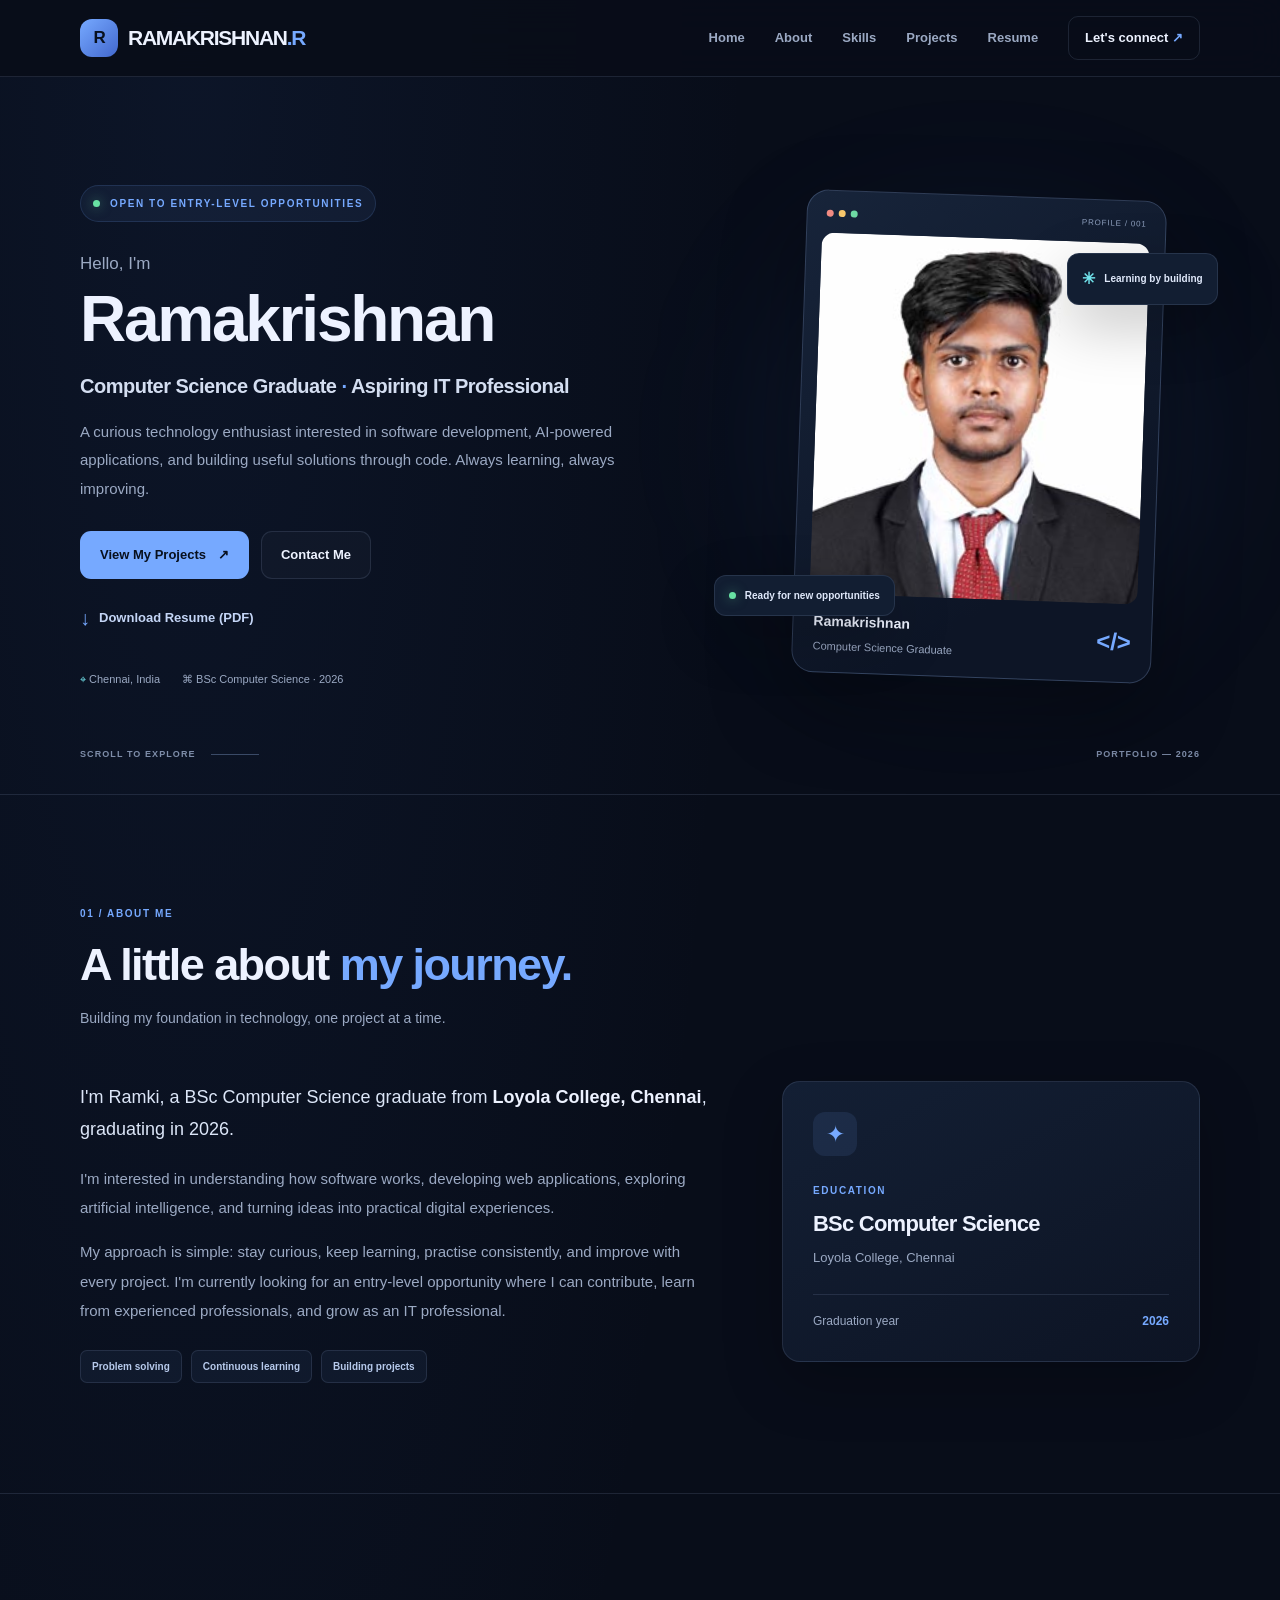
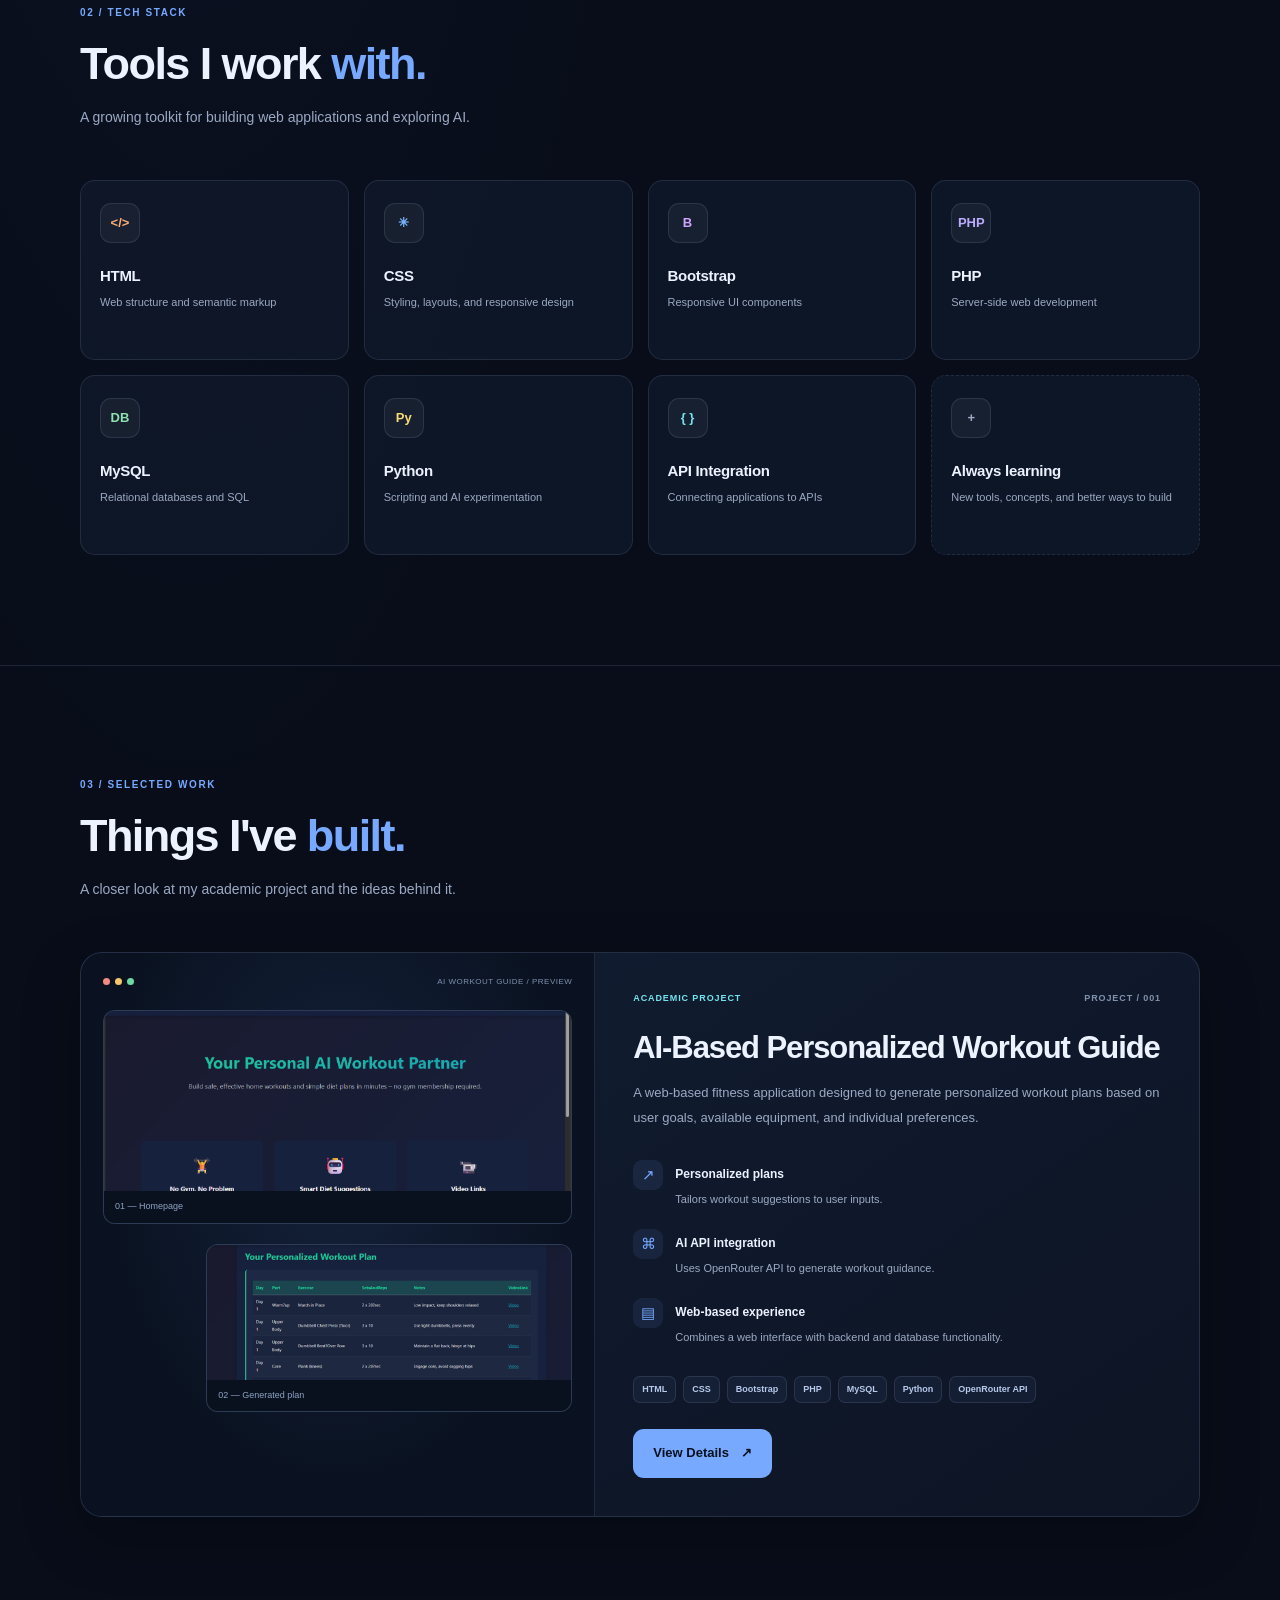
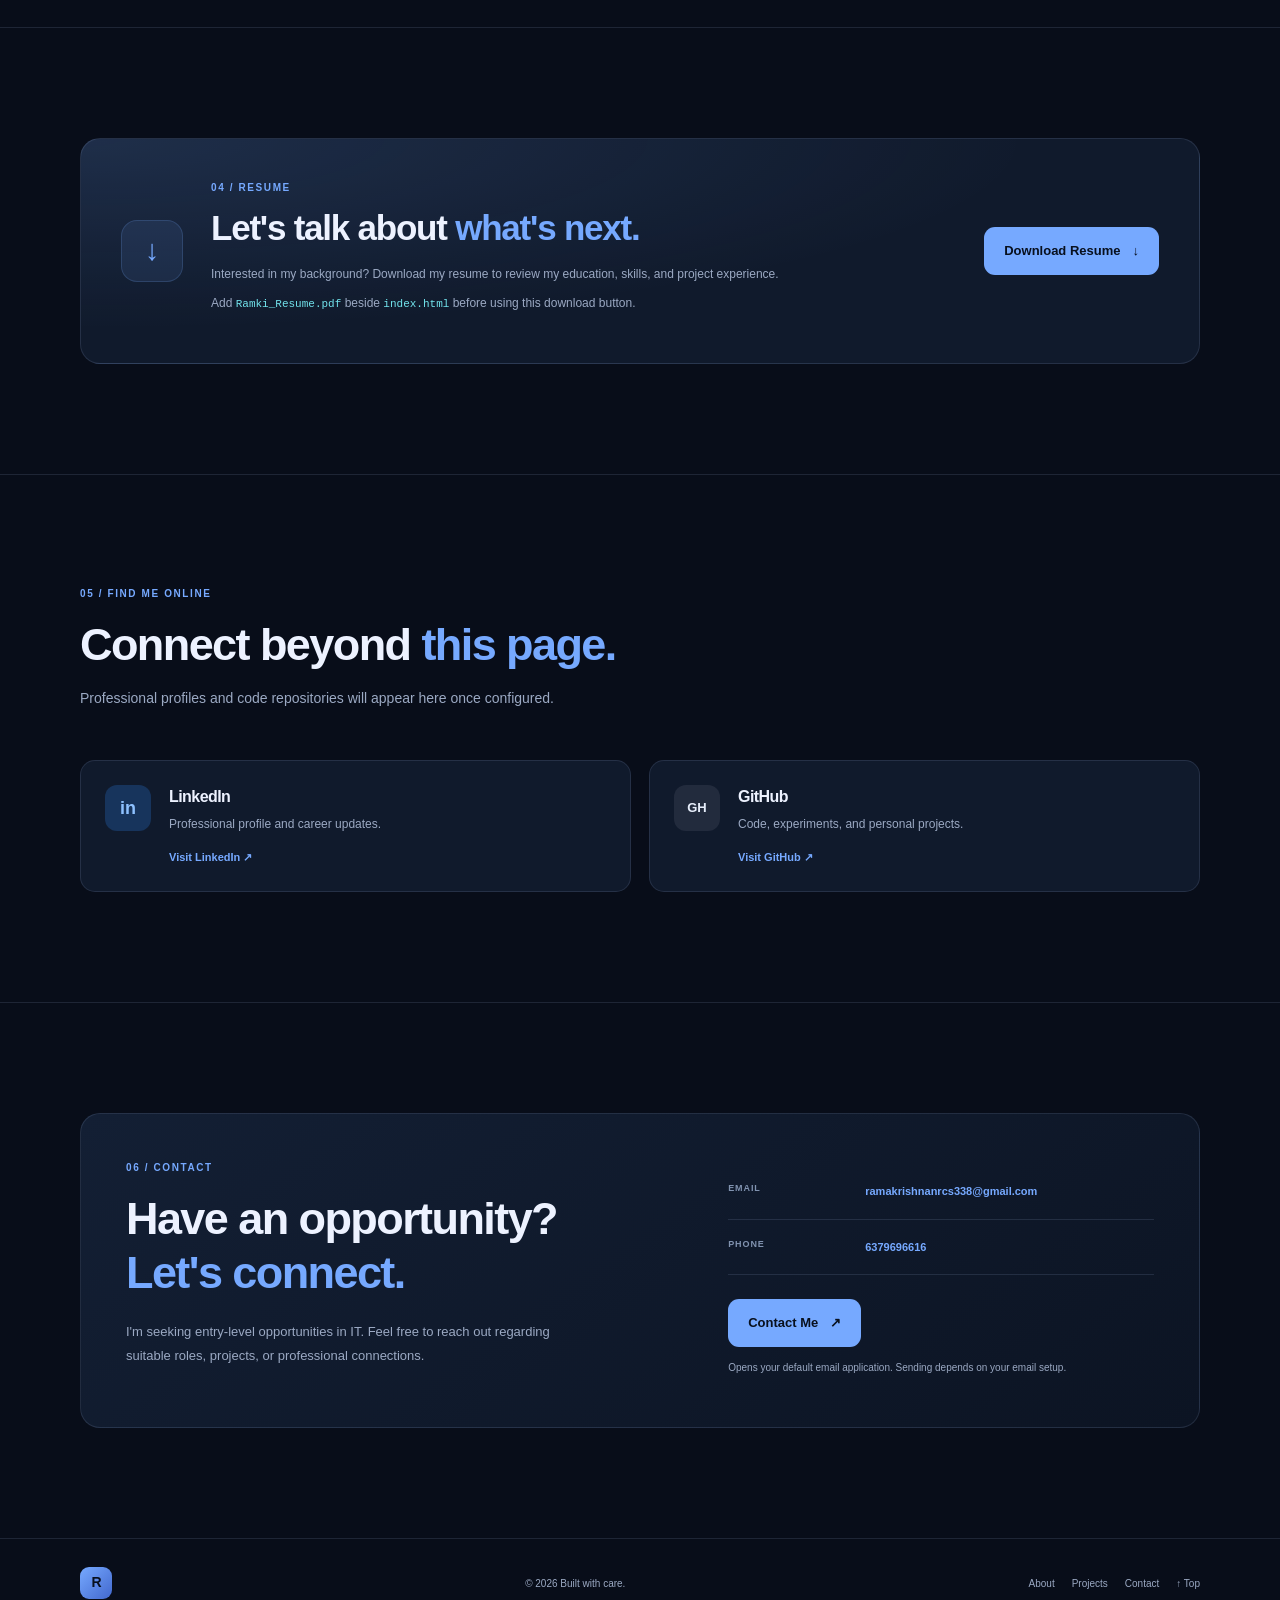
==== index.html @ a1e3789e "Add files via upload" ====
<!DOCTYPE html>
<html lang="en">
<head>
  <meta charset="UTF-8">
  <meta name="viewport" content="width=device-width, initial-scale=1.0">
  <meta name="theme-color" content="#080d19">
  <meta name="description" content="Ramakrishnan — BSc Computer Science graduate from Loyola College, Chennai. Explore my technical skills and projects.">
  <title>Ramki | Computer Science Graduate</title>

  <link rel="stylesheet" href="style.css">
  <script src="script.js" defer></script>
</head>
<body>
  <a class="skip-link" href="#main">Skip to content</a>

  <header class="site-header" id="top">
    <nav class="nav container" aria-label="Main navigation">
      <a class="brand" href="#home" aria-label="Ramki home">
        <span class="brand-mark">R</span>
        <span>RAMAKRISHNAN<span class="accent">.R</span></span>
      </a>

      <button class="menu-toggle" id="menuToggle"
        type="button" aria-label="Open navigation menu"
        aria-controls="navLinks" aria-expanded="false">
        <span></span><span></span><span></span>
      </button>

      <div class="nav-links" id="navLinks">
        <a href="#home">Home</a>
        <a href="#about">About</a>
        <a href="#skills">Skills</a>
        <a href="#projects">Projects</a>
        <a href="#resume">Resume</a>
        <a href="#contact" class="nav-cta">Let's connect <span aria-hidden="true">↗</span></a>
      </div>
    </nav>
  </header>

  <main id="main">
    <!-- HERO -->
    <section class="hero section" id="home">
      <div class="container hero-grid">
        <div class="hero-content reveal">
          <div class="eyebrow">
            <span class="status-dot" aria-hidden="true"></span>
            OPEN TO ENTRY-LEVEL OPPORTUNITIES
          </div>

          <p class="hero-greeting">Hello, I'm</p>
          <h1>Ramakrishnan <span class="accent"></span></h1>

          <h2 class="hero-role">
            Computer Science Graduate
            <span class="role-divider">·</span>
            Aspiring IT Professional
          </h2>

          <p class="hero-description">
            A curious technology enthusiast interested in software development,
            AI-powered applications, and building useful solutions through code.
            Always learning, always improving.
          </p>

          <div class="hero-actions">
            <a class="button button-primary" href="#projects">
              View My Projects <span aria-hidden="true">↗</span>
            </a>
            <a class="button button-secondary" href="#contact">Contact Me</a>
          </div>

          <a class="resume-text-link" href="Ramki_Resume.pdf" download>
            <span aria-hidden="true">↓</span> Download Resume (PDF)
          </a>

          <div class="hero-meta">
            <span><span aria-hidden="true">⌖</span> Chennai, India</span>
            <span><span aria-hidden="true">⌘</span> BSc Computer Science · 2026</span>
          </div>
        </div>

        <div class="hero-visual reveal">
          <div class="visual-glow" aria-hidden="true"></div>
          <div class="profile-card">
            <div class="profile-card-top">
              <span class="window-dot"></span>
              <span class="window-dot"></span>
              <span class="window-dot"></span>
              <span class="profile-label">PROFILE / 001</span>
            </div>

            <!-- Replace this placeholder with assets/profile.jpg -->
            <div class="profile-image-wrap">
              <img
                src="assets/profile.jpg"
                alt="Ramki's profile photo"
                class="profile-image"
                data-optional-image
                hidden
              >
              <div class="profile-placeholder" data-image-placeholder>
                <span class="avatar-initials">RK</span>
                <span>Add your photo</span>
                <small>assets/profile.jpg</small>
              </div>
            </div>

            <div class="profile-card-bottom">
              <div>
                <p class="profile-name">Ramakrishnan</p>
                <p class="muted">Computer Science Graduate</p>
              </div>
              <span class="profile-symbol" aria-hidden="true">&lt;/&gt;</span>
            </div>
          </div>

          <div class="floating-chip chip-top">
            <span class="chip-icon">✳</span> Learning by building
          </div>
          <div class="floating-chip chip-bottom">
            <span class="status-dot"></span> Ready for new opportunities
          </div>
        </div>
      </div>

      <div class="container hero-bottom">
        <span>SCROLL TO EXPLORE</span>
        <span class="scroll-line" aria-hidden="true"></span>
        <span class="hero-bottom-right">PORTFOLIO — 2026</span>
      </div>
    </section>

    <!-- ABOUT -->
    <section class="section section-border" id="about">
      <div class="container">
        <div class="section-heading reveal">
          <p class="section-kicker">01 / ABOUT ME</p>
          <h2>A little about <span class="accent">my journey.</span></h2>
          <p class="section-intro">
            Building my foundation in technology, one project at a time.
          </p>
        </div>

        <div class="about-grid">
          <div class="about-copy reveal">
            <p class="lead">
              I'm Ramki, a BSc Computer Science graduate from
              <strong>Loyola College, Chennai</strong>, graduating in 2026.
            </p>
            <p>
              I'm interested in understanding how software works, developing
              web applications, exploring artificial intelligence, and turning
              ideas into practical digital experiences.
            </p>
            <p>
              My approach is simple: stay curious, keep learning, practise
              consistently, and improve with every project. I'm currently
              looking for an entry-level opportunity where I can contribute,
              learn from experienced professionals, and grow as an IT professional.
            </p>

            <div class="about-tags">
              <span>Problem solving</span>
              <span>Continuous learning</span>
              <span>Building projects</span>
            </div>
          </div>

          <div class="education-card reveal">
            <div class="education-icon" aria-hidden="true">✦</div>
            <p class="section-kicker">EDUCATION</p>
            <h3>BSc Computer Science</h3>
            <p class="education-college">Loyola College, Chennai</p>
            <div class="education-divider"></div>
            <div class="education-footer">
              <span>Graduation year</span>
              <strong>2026</strong>
            </div>
          </div>
        </div>
      </div>
    </section>

    <!-- SKILLS -->
    <section class="section section-border" id="skills">
      <div class="container">
        <div class="section-heading reveal">
          <p class="section-kicker">02 / TECH STACK</p>
          <h2>Tools I work <span class="accent">with.</span></h2>
          <p class="section-intro">
            A growing toolkit for building web applications and exploring AI.
          </p>
        </div>

        <div class="skills-grid">
          <!-- Edit these entries to reflect your current skills. -->
          <article class="skill-card reveal">
            <span class="skill-symbol orange">&lt;/&gt;</span>
            <h3>HTML</h3>
            <p>Web structure and semantic markup</p>
          </article>
          <article class="skill-card reveal">
            <span class="skill-symbol blue">✳</span>
            <h3>CSS</h3>
            <p>Styling, layouts, and responsive design</p>
          </article>
          <article class="skill-card reveal">
            <span class="skill-symbol purple">B</span>
            <h3>Bootstrap</h3>
            <p>Responsive UI components</p>
          </article>
          <article class="skill-card reveal">
            <span class="skill-symbol violet">PHP</span>
            <h3>PHP</h3>
            <p>Server-side web development</p>
          </article>
          <article class="skill-card reveal">
            <span class="skill-symbol green">DB</span>
            <h3>MySQL</h3>
            <p>Relational databases and SQL</p>
          </article>
          <article class="skill-card reveal">
            <span class="skill-symbol yellow">Py</span>
            <h3>Python</h3>
            <p>Scripting and AI experimentation</p>
          </article>
          <article class="skill-card reveal">
            <span class="skill-symbol cyan">{ }</span>
            <h3>API Integration</h3>
            <p>Connecting applications to APIs</p>
          </article>
          <article class="skill-card skill-note reveal">
            <span class="skill-symbol muted-symbol">+</span>
            <h3>Always learning</h3>
            <p>New tools, concepts, and better ways to build</p>
          </article>
        </div>
      </div>
    </section>

    <!-- PROJECTS -->
    <section class="section section-border" id="projects">
      <div class="container">
        <div class="section-heading reveal">
          <p class="section-kicker">03 / SELECTED WORK</p>
          <h2>Things I've <span class="accent">built.</span></h2>
          <p class="section-intro">
            A closer look at my academic project and the ideas behind it.
          </p>
        </div>

        <article class="project-card reveal">
          <div class="project-preview">
            <div class="preview-toolbar">
              <span class="window-dot"></span>
              <span class="window-dot"></span>
              <span class="window-dot"></span>
              <span class="preview-title">AI WORKOUT GUIDE / PREVIEW</span>
            </div>

            <div class="project-screenshots">
              <!-- Add real screenshots using these exact filenames. -->
              <figure class="screenshot screenshot-main">
                <img
                  src="assets/workout-guide-home.png"
                  alt="Workout Guide homepage screenshot"
                  data-optional-image
                  hidden
                >
                <div class="screenshot-placeholder" data-image-placeholder>
                  <span aria-hidden="true">▧</span>
                  <strong>Homepage screenshot</strong>
                  <small>assets/workout-guide-home.png</small>
                </div>
                <figcaption>01 — Homepage</figcaption>
              </figure>

              <figure class="screenshot screenshot-side">
                <img
                  src="assets/workout-guide-plan.png"
                  alt="Personalized workout plan screenshot"
                  data-optional-image
                  hidden
                >
                <div class="screenshot-placeholder" data-image-placeholder>
                  <span aria-hidden="true">▤</span>
                  <strong>Workout plan screenshot</strong>
                  <small>assets/workout-guide-plan.png</small>
                </div>
                <figcaption>02 — Generated plan</figcaption>
              </figure>
            </div>
          </div>

          <div class="project-content">
            <div class="project-topline">
              <span class="project-type">ACADEMIC PROJECT</span>
              <span class="project-number">PROJECT / 001</span>
            </div>

            <h3>AI-Based Personalized Workout Guide</h3>
            <p class="project-description">
              A web-based fitness application designed to generate personalized
              workout plans based on user goals, available equipment, and
              individual preferences.
            </p>

            <div class="feature-list">
              <div class="feature-item">
                <span aria-hidden="true">↗</span>
                <div>
                  <strong>Personalized plans</strong>
                  <p>Tailors workout suggestions to user inputs.</p>
                </div>
              </div>
              <div class="feature-item">
                <span aria-hidden="true">⌘</span>
                <div>
                  <strong>AI API integration</strong>
                  <p>Uses OpenRouter API to generate workout guidance.</p>
                </div>
              </div>
              <div class="feature-item">
                <span aria-hidden="true">▤</span>
                <div>
                  <strong>Web-based experience</strong>
                  <p>Combines a web interface with backend and database functionality.</p>
                </div>
              </div>
            </div>

            <div class="tech-list" aria-label="Technologies used">
              <span>HTML</span><span>CSS</span><span>Bootstrap</span>
              <span>PHP</span><span>MySQL</span><span>Python</span>
              <span>OpenRouter API</span>
            </div>

            <div class="project-actions">
              <button class="button button-primary" id="viewDetails"
                type="button" aria-expanded="false" aria-controls="projectDetails">
                View Details <span aria-hidden="true">↗</span>
              </button>

              <!-- These links are hidden until you supply real URLs. -->
              <a class="button button-secondary optional-link"
                data-project-link="demo" href="#" hidden>
                Live Demo ↗
              </a>
              <a class="button button-secondary optional-link"
                data-project-link="source" href="#" hidden>
                Source Code ↗
              </a>
            </div>

            <div class="project-details" id="projectDetails" hidden>
              <h4>Project overview</h4>
              <p>
                The application collects information such as fitness goals,
                available equipment, and available time, then requests a
                personalized plan through an AI API. PHP handles the web
                application logic, while MySQL stores relevant user and plan
                information.
              </p>
              <h4>Key features</h4>
              <ul>
                <li>User inputs for fitness goals, time, equipment, and preferences.</li>
                <li>AI-generated workout recommendations and guidance.</li>
                <li>Workout video/search references where available.</li>
                <li>Database-backed storage for users and generated plans.</li>
                <li>Responsive web interface.</li>
              </ul>
              <p class="details-note">
                This is a project description, not a claim of independently
                verified production performance. Add real screenshots and
                repository links when available.
              </p>
            </div>
          </div>
        </article>
      </div>
    </section>

    <!-- RESUME -->
    <section class="section section-border" id="resume">
      <div class="container">
        <div class="resume-card reveal">
          <div class="resume-icon" aria-hidden="true">↓</div>
          <div class="resume-copy">
            <p class="section-kicker">04 / RESUME</p>
            <h2>Let's talk about <span class="accent">what's next.</span></h2>
            <p>
              Interested in my background? Download my resume to review my
              education, skills, and project experience.
            </p>
            <p class="resume-hint">
              Add <code>Ramki_Resume.pdf</code> beside <code>index.html</code>
              before using this download button.
            </p>
          </div>
          <a class="button button-primary" href="Ramki_Resume.pdf" download>
            Download Resume <span aria-hidden="true">↓</span>
          </a>
        </div>
      </div>
    </section>

    <!-- PROFILES -->
    <section class="section section-border" id="profiles">
      <div class="container">
        <div class="section-heading reveal">
          <p class="section-kicker">05 / FIND ME ONLINE</p>
          <h2>Connect beyond <span class="accent">this page.</span></h2>
          <p class="section-intro">
            Professional profiles and code repositories will appear here once configured.
          </p>
        </div>

        <div class="profiles-grid">
          <article class="profile-link-card reveal">
            <div class="profile-link-icon" aria-hidden="true">in</div>
            <div>
              <h3>LinkedIn</h3>
              <p>Professional profile and career updates.</p>
            </div>
            <a class="text-link placeholder-profile-link"
              data-profile="linkedin" href="#" hidden
              target="_blank" rel="noopener noreferrer">
              Visit LinkedIn ↗
            </a>
            <span class="profile-pending" data-profile-pending="linkedin">
              Profile link not added yet
            </span>
          </article>

          <article class="profile-link-card reveal">
            <div class="profile-link-icon github-icon" aria-hidden="true">GH</div>
            <div>
              <h3>GitHub</h3>
              <p>Code, experiments, and personal projects.</p>
            </div>
            <a class="text-link placeholder-profile-link"
              data-profile="github" href="#" hidden
              target="_blank" rel="noopener noreferrer">
              Visit GitHub ↗
            </a>
            <span class="profile-pending" data-profile-pending="github">
              Profile link not added yet
            </span>
          </article>
        </div>
      </div>
    </section>

    <!-- CONTACT -->
    <section class="section section-border" id="contact">
      <div class="container">
        <div class="contact-panel reveal">
          <div class="contact-copy">
            <p class="section-kicker">06 / CONTACT</p>
            <h2>Have an opportunity?<br><span class="accent">Let's connect.</span></h2>
            <p>
              I'm seeking entry-level opportunities in IT. Feel free to reach
              out regarding suitable roles, projects, or professional connections.
            </p>
          </div>

          <div class="contact-details">
            <!-- Replace the placeholders below with real contact details. -->
            <div class="contact-row">
              <span class="contact-label">EMAIL</span>
              <span class="contact-value" data-contact-email>
                ramakrishnanrcs338@gmail.com
              </span>
            </div>
            <div class="contact-row">
              <span class="contact-label">PHONE </span>
              <span class="contact-value" data-contact-phone>
                6381970597
              </span>
            </div>

            <a class="button button-primary contact-button"
              data-contact-button href="#"
              aria-disabled="true">
              Contact Me <span aria-hidden="true">↗</span>
            </a>
            <p class="contact-note" id="contactNote">
           
            </p>
          </div>
        </div>
      </div>
    </section>
  </main>

  <footer class="site-footer">
    <div class="container footer-inner">
      <a class="brand footer-brand" href="#home">
        <span class="brand-mark">R</span>
        <span><span class="accent"></span></span>
      </a>

      <p>© <span id="copyrightYear">2026</span> Built with care.</p>

      <nav class="footer-links" aria-label="Footer navigation">
        <a href="#about">About</a>
        <a href="#projects">Projects</a>
        <a href="#contact">Contact</a>
        <a href="#top" aria-label="Back to top">↑ Top</a>
      </nav>
    </div>
  </footer>
</body>
</html>
---- style.css ----
/* =========================================================
   RAMKI PORTFOLIO — DESIGN SYSTEM
   Edit the variables below to customize the appearance.
   ========================================================= */

:root {
  color-scheme: dark;
  --bg: #080d19;
  --bg-soft: #0d1424;
  --surface: #101a2c;
  --surface-hover: #142139;
  --border: rgba(160, 184, 224, 0.14);
  --text: #edf2ff;
  --muted: #9ba9c3;
  --accent: #76a9ff;
  --accent-strong: #4e8dff;
  --cyan: #72e4ed;
  --radius: 18px;
  --container: 1120px;
  --shadow: 0 20px 60px rgba(0, 0, 0, 0.23);
}

* {
  box-sizing: border-box;
}

html {
  scroll-behavior: smooth;
  scroll-padding-top: 95px;
}

body {
  margin: 0;
  background:
    radial-gradient(ellipse at 15% 0%, rgba(41, 76, 142, 0.13), transparent 36%),
    var(--bg);
  color: var(--text);
  font-family: Inter, "Segoe UI", Arial, sans-serif;
  font-size: 15px;
  line-height: 1.7;
  -webkit-font-smoothing: antialiased;
}

body.menu-open {
  overflow: hidden;
}

a {
  color: inherit;
  text-decoration: none;
}

button,
a {
  -webkit-tap-highlight-color: transparent;
}

button {
  font: inherit;
}

button:focus-visible,
a:focus-visible {
  outline: 3px solid var(--cyan);
  outline-offset: 5px;
}

img {
  display: block;
  max-width: 100%;
}

p,
h1,
h2,
h3,
h4,
figure {
  margin-top: 0;
}

h1,
h2,
h3,
h4 {
  line-height: 1.2;
  letter-spacing: -0.035em;
}

p {
  color: var(--muted);
}

.accent {
  color: var(--accent);
}

.muted {
  color: var(--muted);
}

.container {
  width: min(var(--container), calc(100% - 48px));
  margin-inline: auto;
}

.section {
  padding: 110px 0;
}

.section-border {
  border-top: 1px solid var(--border);
}

.skip-link {
  position: fixed;
  top: 12px;
  left: 12px;
  z-index: 2000;
  padding: 12px 18px;
  background: var(--accent-strong);
  border-radius: 8px;
  transform: translateY(-160%);
}

.skip-link:focus {
  transform: translateY(0);
}

/* NAVIGATION */

.site-header {
  position: sticky;
  top: 0;
  z-index: 1000;
  background: rgba(8, 13, 25, 0.88);
  border-bottom: 1px solid var(--border);
  backdrop-filter: blur(18px);
  -webkit-backdrop-filter: blur(18px);
}

.nav {
  min-height: 76px;
  display: flex;
  align-items: center;
  justify-content: space-between;
  gap: 30px;
}

.brand {
  display: inline-flex;
  align-items: center;
  gap: 10px;
  font-size: 21px;
  font-weight: 800;
  letter-spacing: -0.06em;
}

.brand-mark {
  display: grid;
  place-items: center;
  width: 38px;
  height: 38px;
  border-radius: 12px;
  background: linear-gradient(135deg, #76a9ff, #4268ce);
  color: #08101e;
  font-size: 17px;
  font-weight: 900;
}

.nav-links {
  display: flex;
  align-items: center;
  gap: 30px;
}

.nav-links a {
  color: var(--muted);
  font-size: 13px;
  font-weight: 600;
  transition: color 180ms ease;
}

.nav-links a:hover,
.nav-links a[aria-current="location"] {
  color: var(--text);
}

.nav-links .nav-cta {
  padding: 10px 16px;
  color: var(--text);
  border: 1px solid var(--border);
  border-radius: 10px;
}

.nav-cta span {
  color: var(--accent);
}

.menu-toggle {
  display: none;
  width: 44px;
  height: 44px;
  padding: 11px;
  background: var(--surface);
  border: 1px solid var(--border);
  border-radius: 12px;
  cursor: pointer;
}

.menu-toggle span {
  display: block;
  height: 2px;
  margin: 4px 0;
  background: var(--text);
  border-radius: 2px;
}

/* BUTTONS */

.button {
  min-height: 48px;
  display: inline-flex;
  align-items: center;
  justify-content: center;
  gap: 12px;
  padding: 12px 19px;
  border: 1px solid transparent;
  border-radius: 11px;
  font-size: 13px;
  font-weight: 750;
  text-align: center;
  cursor: pointer;
  transition:
    transform 180ms ease,
    background 180ms ease,
    border-color 180ms ease;
}

.button:hover:not([aria-disabled="true"]) {
  transform: translateY(-2px);
}

.button-primary {
  background: var(--accent);
  color: #08101e;
}

.button-primary:hover {
  background: #9bc0ff;
}

.button-secondary {
  color: var(--text);
  background: rgba(255, 255, 255, 0.025);
  border-color: var(--border);
}

.button-secondary:hover {
  background: var(--surface-hover);
  border-color: rgba(118, 169, 255, 0.5);
}

.button[aria-disabled="true"] {
  opacity: 0.5;
  cursor: not-allowed;
  pointer-events: none;
}

/* HERO */

.hero {
  position: relative;
  overflow: hidden;
  padding-top: 105px;
  padding-bottom: 32px;
}

.hero-grid {
  display: grid;
  grid-template-columns: 1.15fr 0.85fr;
  align-items: center;
  gap: 80px;
  min-height: 510px;
}

.eyebrow,
.section-kicker {
  color: var(--accent);
  font-size: 10px;
  font-weight: 800;
  letter-spacing: 0.16em;
}

.eyebrow {
  display: inline-flex;
  align-items: center;
  gap: 10px;
  margin-bottom: 28px;
  padding: 9px 12px;
  background: rgba(118, 169, 255, 0.07);
  border: 1px solid rgba(118, 169, 255, 0.15);
  border-radius: 999px;
}

.status-dot {
  width: 7px;
  height: 7px;
  flex: 0 0 7px;
  display: inline-block;
  background: #68e2a3;
  border-radius: 50%;
  box-shadow: 0 0 12px rgba(104, 226, 163, 0.5);
}

.hero-greeting {
  margin-bottom: 6px;
  color: var(--muted);
  font-size: 17px;
}

.hero h1 {
  max-width: 620px;
  margin-bottom: 20px;
  font-size: clamp(38px, 5vw, 65px);
  line-height: 1.08;
  overflow-wrap: anywhere;
}

.hero-role {
  margin-bottom: 20px;
  color: #d4def1;
  font-size: clamp(16px, 2vw, 20px);
  font-weight: 550;
  letter-spacing: -0.025em;
}

.role-divider {
  color: var(--accent);
}

.hero-description {
  max-width: 550px;
  margin-bottom: 28px;
  font-size: 15px;
  line-height: 1.9;
}

.hero-actions {
  display: flex;
  flex-wrap: wrap;
  gap: 12px;
}

.resume-text-link {
  display: inline-flex;
  align-items: center;
  gap: 9px;
  margin-top: 22px;
  color: #c4d5f6;
  font-size: 13px;
  font-weight: 650;
}

.resume-text-link span {
  color: var(--accent);
  font-size: 20px;
}

.resume-text-link:hover {
  color: var(--accent);
}

.hero-meta {
  display: flex;
  flex-wrap: wrap;
  gap: 10px 22px;
  margin-top: 35px;
  font-size: 11px;
  color: var(--muted);
}

.hero-meta span:first-child span {
  color: var(--cyan);
}

.hero-visual {
  position: relative;
  display: grid;
  place-items: center;
  min-width: 0;
}

.visual-glow {
  position: absolute;
  width: 330px;
  height: 330px;
  background: rgba(63, 115, 225, 0.19);
  filter: blur(90px);
  border-radius: 50%;
}

.profile-card {
  position: relative;
  width: min(100%, 360px);
  padding: 15px;
  background: linear-gradient(145deg, #17243a, #0d1526 75%);
  border: 1px solid rgba(155, 185, 235, 0.23);
  border-radius: 22px;
  box-shadow: 0 30px 80px rgba(0, 0, 0, 0.35);
  transform: rotate(2deg);
}

.profile-card-top {
  display: flex;
  align-items: center;
  gap: 5px;
  height: 27px;
  padding: 0 4px 12px;
}

.window-dot {
  width: 7px;
  height: 7px;
  background: #50617d;
  border-radius: 50%;
}

.window-dot:first-child {
  background: #f28b82;
}

.window-dot:nth-child(2) {
  background: #f6c66b;
}

.window-dot:nth-child(3) {
  background: #6ed9a4;
}

.profile-label {
  margin-left: auto;
  color: #8fa0bf;
  font-size: 8px;
  letter-spacing: 0.1em;
}

.profile-image-wrap {
  overflow: hidden;
  aspect-ratio: 4 / 4.4;
  background:
    radial-gradient(circle at 50% 30%, #2c4775, transparent 55%),
    #111c30;
  border-radius: 13px;
}

.profile-image {
  width: 100%;
  height: 100%;
  object-fit: cover;
}

.profile-placeholder {
  display: flex;
  height: 100%;
  min-height: 280px;
  flex-direction: column;
  align-items: center;
  justify-content: center;
  gap: 8px;
  color: #b9c8e4;
  font-size: 12px;
}

.avatar-initials {
  display: grid;
  place-items: center;
  width: 115px;
  height: 115px;
  margin-bottom: 10px;
  background: linear-gradient(135deg, #83b2ff, #445fa8);
  border: 1px solid rgba(255, 255, 255, 0.22);
  border-radius: 50%;
  color: #091020;
  font-size: 42px;
  font-weight: 900;
  letter-spacing: -0.06em;
}

.profile-placeholder small,
.screenshot-placeholder small {
  color: #7f91af;
  font-size: 10px;
}

.profile-card-bottom {
  display: flex;
  align-items: center;
  justify-content: space-between;
  padding: 16px 5px 2px;
}

.profile-name {
  margin-bottom: 3px;
  color: var(--text);
  font-size: 14px;
  font-weight: 750;
}

.profile-card-bottom .muted {
  margin: 0;
  font-size: 11px;
}

.profile-symbol {
  color: var(--accent);
  font-size: 24px;
  font-weight: 800;
}

.floating-chip {
  position: absolute;
  z-index: 2;
  display: flex;
  align-items: center;
  gap: 9px;
  padding: 11px 14px;
  background: #121e32;
  border: 1px solid var(--border);
  border-radius: 12px;
  box-shadow: var(--shadow);
  color: #dfe8fa;
  font-size: 10px;
  font-weight: 700;
}

.chip-top {
  top: 12%;
  right: -4%;
}

.chip-bottom {
  bottom: 13%;
  left: -10%;
}

.chip-icon {
  color: var(--cyan);
  font-size: 16px;
}

.hero-bottom {
  display: flex;
  align-items: center;
  gap: 15px;
  padding-top: 55px;
  color: #7e8da9;
  font-size: 9px;
  font-weight: 700;
  letter-spacing: 0.12em;
}

.scroll-line {
  width: 48px;
  height: 1px;
  background: #3a4a67;
}

.hero-bottom-right {
  margin-left: auto;
}

/* SECTION HEADINGS */

.section-heading {
  max-width: 720px;
  margin-bottom: 50px;
}

.section-kicker {
  margin-bottom: 16px;
}

.section-heading h2,
.resume-copy h2,
.contact-copy h2 {
  margin-bottom: 15px;
  font-size: clamp(30px, 4vw, 45px);
}

.section-intro {
  margin-bottom: 0;
  font-size: 14px;
}

/* ABOUT */

.about-grid {
  display: grid;
  grid-template-columns: 1.2fr 0.8fr;
  align-items: start;
  gap: 75px;
}

.about-copy p {
  line-height: 1.95;
}

.about-copy .lead {
  color: #dce6f8;
  font-size: 18px;
  line-height: 1.8;
}

.about-copy strong {
  color: var(--text);
}

.about-tags,
.tech-list {
  display: flex;
  flex-wrap: wrap;
  gap: 9px;
  margin-top: 25px;
}

.about-tags span,
.tech-list span {
  padding: 7px 11px;
  color: #b6c9eb;
  background: rgba(118, 169, 255, 0.06);
  border: 1px solid var(--border);
  border-radius: 7px;
  font-size: 10px;
  font-weight: 650;
}

.education-card {
  padding: 30px;
  background: linear-gradient(150deg, #131f34, #0d1424);
  border: 1px solid var(--border);
  border-radius: var(--radius);
  box-shadow: var(--shadow);
}

.education-icon {
  display: grid;
  place-items: center;
  width: 44px;
  height: 44px;
  margin-bottom: 26px;
  background: rgba(118, 169, 255, 0.1);
  border-radius: 12px;
  color: var(--accent);
  font-size: 23px;
}

.education-card .section-kicker {
  margin-bottom: 12px;
}

.education-card h3 {
  margin-bottom: 10px;
  font-size: 22px;
}

.education-college {
  margin-bottom: 24px;
  font-size: 13px;
}

.education-divider {
  height: 1px;
  margin-bottom: 16px;
  background: var(--border);
}

.education-footer {
  display: flex;
  justify-content: space-between;
  color: var(--muted);
  font-size: 12px;
}

.education-footer strong {
  color: var(--accent);
}

/* SKILLS */

.skills-grid {
  display: grid;
  grid-template-columns: repeat(4, minmax(0, 1fr));
  gap: 15px;
}

.skill-card {
  min-width: 0;
  min-height: 180px;
  padding: 22px 19px;
  background: rgba(16, 26, 44, 0.76);
  border: 1px solid var(--border);
  border-radius: 15px;
  transition: transform 180ms ease, border-color 180ms ease,
    background 180ms ease;
}

.skill-card:hover {
  transform: translateY(-4px);
  background: var(--surface-hover);
  border-color: rgba(118, 169, 255, 0.35);
}

.skill-symbol {
  display: grid;
  place-items: center;
  width: 40px;
  height: 40px;
  margin-bottom: 24px;
  background: rgba(255, 255, 255, 0.045);
  border: 1px solid var(--border);
  border-radius: 11px;
  font-size: 13px;
  font-weight: 850;
}

.orange { color: #ffad75; }
.blue { color: #78b5ff; }
.purple { color: #d1a5ff; }
.violet { color: #bdabff; }
.green { color: #8de2b0; }
.yellow { color: #f6d978; }
.cyan { color: var(--cyan); }
.muted-symbol { color: var(--muted); }

.skill-card h3 {
  margin-bottom: 8px;
  font-size: 15px;
  letter-spacing: -0.02em;
}

.skill-card p {
  margin-bottom: 0;
  font-size: 11px;
  line-height: 1.8;
}

.skill-note {
  border-style: dashed;
}

/* PROJECT */

.project-card {
  overflow: hidden;
  display: grid;
  grid-template-columns: 0.92fr 1.08fr;
  background: linear-gradient(145deg, #121e33, #0d1424);
  border: 1px solid var(--border);
  border-radius: 22px;
  box-shadow: var(--shadow);
}

.project-preview {
  min-width: 0;
  padding: 22px;
  background:
    radial-gradient(ellipse at 50% 35%, rgba(66, 105, 175, 0.18), transparent 65%),
    #0a1221;
  border-right: 1px solid var(--border);
}

.preview-toolbar {
  display: flex;
  align-items: center;
  gap: 5px;
  padding-bottom: 22px;
}

.preview-title {
  margin-left: auto;
  color: #7f91af;
  font-size: 8px;
  letter-spacing: 0.06em;
}

.project-screenshots {
  display: flex;
  flex-direction: column;
  gap: 20px;
}

.screenshot {
  overflow: hidden;
  position: relative;
  margin: 0;
  background: #121e32;
  border: 1px solid rgba(150, 178, 226, 0.2);
  border-radius: 12px;
}

.screenshot-main {
  width: 100%;
}

.screenshot-side {
  width: 78%;
  align-self: flex-end;
}

.screenshot img {
  width: 100%;
  height: 180px;
  object-fit: cover;
}

.screenshot-side img {
  height: 135px;
}

.screenshot figcaption {
  padding: 8px 11px;
  color: #8fa3c4;
  background: rgba(5, 10, 20, 0.65);
  font-size: 9px;
}

.screenshot-placeholder {
  display: flex;
  min-height: 180px;
  flex-direction: column;
  align-items: center;
  justify-content: center;
  gap: 9px;
  padding: 16px;
  color: #c3d1e8;
  text-align: center;
}

.screenshot-side .screenshot-placeholder {
  min-height: 135px;
}

.screenshot-placeholder > span {
  color: var(--accent);
  font-size: 28px;
}

.screenshot-placeholder strong {
  font-size: 12px;
}

.screenshot-placeholder small {
  overflow-wrap: anywhere;
}

.project-content {
  min-width: 0;
  padding: 38px;
}

.project-topline {
  display: flex;
  flex-wrap: wrap;
  justify-content: space-between;
  gap: 10px;
  margin-bottom: 23px;
}

.project-type,
.project-number {
  font-size: 9px;
  font-weight: 800;
  letter-spacing: 0.1em;
}

.project-type {
  color: var(--cyan);
}

.project-number {
  color: #8091ad;
}

.project-content h3 {
  margin-bottom: 15px;
  font-size: clamp(23px, 3vw, 31px);
}

.project-description {
  font-size: 13px;
  line-height: 1.9;
}

.feature-list {
  display: grid;
  gap: 20px;
  margin: 29px 0;
}

.feature-item {
  display: grid;
  grid-template-columns: 30px 1fr;
  gap: 12px;
}

.feature-item > span {
  display: grid;
  place-items: center;
  width: 30px;
  height: 30px;
  color: var(--accent);
  background: rgba(118, 169, 255, 0.09);
  border-radius: 9px;
}

.feature-item strong {
  font-size: 12px;
}

.feature-item p {
  margin: 5px 0 0;
  font-size: 11px;
}

.tech-list {
  gap: 7px;
  margin: 0 0 26px;
}

.tech-list span {
  padding: 5px 8px;
  font-size: 9px;
}

.project-actions {
  display: flex;
  flex-wrap: wrap;
  gap: 10px;
}

.project-details {
  margin-top: 28px;
  padding: 22px;
  background: rgba(5, 10, 20, 0.35);
  border: 1px solid var(--border);
  border-radius: 12px;
}

.project-details h4 {
  margin-bottom: 9px;
  font-size: 14px;
}

.project-details p,
.project-details li {
  font-size: 12px;
  line-height: 1.9;
}

.project-details ul {
  padding-left: 20px;
  color: var(--muted);
}

.details-note {
  padding-top: 12px;
  border-top: 1px solid var(--border);
}

/* RESUME */

.resume-card {
  display: flex;
  align-items: center;
  gap: 28px;
  padding: 40px;
  background:
    radial-gradient(ellipse at 0% 0%, rgba(118, 169, 255, 0.14), transparent 60%),
    var(--surface);
  border: 1px solid var(--border);
  border-radius: 20px;
}

.resume-icon {
  display: grid;
  place-items: center;
  width: 62px;
  height: 62px;
  flex: 0 0 62px;
  color: var(--accent);
  background: rgba(118, 169, 255, 0.1);
  border: 1px solid rgba(118, 169, 255, 0.18);
  border-radius: 16px;
  font-size: 29px;
}

.resume-copy {
  flex: 1;
}

.resume-copy .section-kicker {
  margin-bottom: 11px;
}

.resume-copy h2 {
  font-size: clamp(24px, 3vw, 35px);
}

.resume-copy > p:not(.section-kicker) {
  margin-bottom: 9px;
  font-size: 12px;
}

.resume-hint code {
  color: var(--cyan);
  font-size: 11px;
}

/* PROFILES */

.profiles-grid {
  display: grid;
  grid-template-columns: repeat(2, minmax(0, 1fr));
  gap: 18px;
}

.profile-link-card {
  display: grid;
  grid-template-columns: 50px 1fr;
  gap: 14px;
  padding: 24px;
  background: var(--surface);
  border: 1px solid var(--border);
  border-radius: 15px;
}

.profile-link-icon {
  display: grid;
  place-items: center;
  width: 46px;
  height: 46px;
  background: #17345c;
  border-radius: 12px;
  color: #8ec1ff;
  font-size: 18px;
  font-weight: 850;
}

.github-icon {
  background: #222b3d;
  color: #e6edfa;
  font-size: 13px;
}

.profile-link-card h3 {
  margin: 2px 0 7px;
  font-size: 16px;
}

.profile-link-card p {
  margin-bottom: 0;
  font-size: 12px;
}

.text-link,
.profile-pending {
  grid-column: 2;
  font-size: 11px;
  font-weight: 750;
}

.text-link {
  width: fit-content;
  color: var(--accent);
}

.text-link:hover {
  color: var(--cyan);
}

.profile-pending {
  color: #8796af;
}

/* CONTACT */

.contact-panel {
  display: grid;
  grid-template-columns: 1fr 0.8fr;
  gap: 70px;
  padding: 45px;
  background: linear-gradient(145deg, #131f34, #0c1423);
  border: 1px solid var(--border);
  border-radius: 20px;
}

.contact-copy h2 {
  margin-bottom: 20px;
}

.contact-copy > p:last-child {
  max-width: 440px;
  font-size: 13px;
  line-height: 1.9;
}

.contact-details {
  align-self: center;
}

.contact-row {
  display: grid;
  grid-template-columns: 125px 1fr;
  gap: 12px;
  padding: 17px 0;
  border-bottom: 1px solid var(--border);
}

.contact-label {
  color: #8193b0;
  font-size: 9px;
  font-weight: 800;
  letter-spacing: 0.1em;
}

.contact-value {
  min-width: 0;
  overflow-wrap: anywhere;
  color: #dce7fa;
  font-size: 12px;
}

.contact-button {
  margin-top: 24px;
}

.contact-note {
  margin-top: 12px;
  margin-bottom: 0;
  font-size: 10px;
}

/* FOOTER */

.site-footer {
  padding: 28px 0;
  border-top: 1px solid var(--border);
}

.footer-inner {
  display: flex;
  align-items: center;
  justify-content: space-between;
  gap: 22px;
}

.footer-brand {
  font-size: 17px;
}

.footer-brand .brand-mark {
  width: 32px;
  height: 32px;
  border-radius: 9px;
  font-size: 14px;
}

.footer-inner > p {
  margin: 0;
  font-size: 10px;
  text-align: center;
}

.footer-links {
  display: flex;
  flex-wrap: wrap;
  gap: 17px;
}

.footer-links a {
  color: var(--muted);
  font-size: 10px;
}

.footer-links a:hover {
  color: var(--accent);
}

/* ANIMATIONS */

.reveal {
  opacity: 0;
  transform: translateY(18px);
  transition: opacity 650ms ease, transform 650ms ease;
}

.reveal.is-visible {
  opacity: 1;
  transform: translateY(0);
}

/* RESPONSIVE */

@media (max-width: 950px) {
  .nav-links {
    gap: 18px;
  }

  .hero-grid {
    gap: 38px;
  }

  .chip-top {
    right: -1%;
  }

  .chip-bottom {
    left: -2%;
  }

  .about-grid {
    gap: 35px;
  }

  .project-content {
    padding: 28px;
  }

  .resume-card {
    flex-wrap: wrap;
  }

  .resume-copy {
    flex-basis: calc(100% - 95px);
  }

  .resume-card > .button {
    margin-left: 90px;
  }

  .contact-panel {
    gap: 35px;
    padding: 35px;
  }

  .footer-inner {
    flex-wrap: wrap;
  }
}

@media (max-width: 760px) {
  html {
    scroll-padding-top: 78px;
  }

  .container {
    width: min(100% - 34px, var(--container));
  }

  .section {
    padding: 78px 0;
  }

  .nav {
    min-height: 68px;
  }

  .menu-toggle {
    display: block;
    position: relative;
    z-index: 1002;
  }

  .nav-links {
    position: fixed;
    top: 68px;
    right: 0;
    bottom: 0;
    left: 0;
    display: flex;
    align-items: stretch;
    flex-direction: column;
    gap: 0;
    padding: 25px 25px 45px;
    background: rgba(8, 13, 25, 0.98);
    opacity: 0;
    visibility: hidden;
    pointer-events: none;
    transform: translateY(-8px);
    transition: opacity 180ms ease, transform 180ms ease,
      visibility 180ms ease;
  }

  .nav-links.is-open {
    opacity: 1;
    visibility: visible;
    pointer-events: auto;
    transform: translateY(0);
  }

  .nav-links a {
    padding: 17px 5px;
    border-bottom: 1px solid var(--border);
    font-size: 15px;
  }

  .nav-links .nav-cta {
    margin-top: 18px;
    padding: 14px;
    text-align: center;
    border: 1px solid var(--border);
  }

  .hero {
    padding-top: 72px;
  }

  .hero-grid {
    grid-template-columns: 1fr;
    gap: 65px;
  }

  .hero h1 {
    max-width: 600px;
    font-size: clamp(37px, 9vw, 59px);
  }

  .hero-visual {
    width: min(100%, 440px);
    margin-inline: auto;
  }

  .profile-card {
    width: min(100%, 340px);
  }

  .chip-top {
    right: -1%;
  }

  .chip-bottom {
    left: 0;
  }

  .hero-bottom {
    padding-top: 50px;
  }

  .about-grid {
    grid-template-columns: 1fr;
    gap: 30px;
  }

  .skills-grid {
    grid-template-columns: repeat(2, minmax(0, 1fr));
  }

  .project-card {
    grid-template-columns: 1fr;
  }

  .project-preview {
    border-right: 0;
    border-bottom: 1px solid var(--border);
  }

  .project-screenshots {
    flex-direction: row;
    align-items: flex-start;
  }

  .screenshot-main,
  .screenshot-side {
    width: 50%;
    align-self: auto;
  }

  .screenshot img,
  .screenshot-side img {
    height: auto;
    aspect-ratio: 1.2 / 1;
  }

  .screenshot-placeholder,
  .screenshot-side .screenshot-placeholder {
    min-height: 150px;
    padding: 10px;
  }

  .screenshot-placeholder strong {
    overflow-wrap: anywhere;
    font-size: 10px;
  }

  .project-content {
    padding: 27px 23px;
  }

  .resume-card {
    align-items: flex-start;
    gap: 20px;
    padding: 28px 23px;
  }

  .resume-icon {
    width: 48px;
    height: 48px;
    flex-basis: 48px;
    font-size: 24px;
  }

  .resume-copy {
    flex-basis: calc(100% - 68px);
  }

  .resume-card > .button {
    margin-left: 0;
  }

  .profiles-grid {
    grid-template-columns: 1fr;
  }

  .contact-panel {
    grid-template-columns: 1fr;
    gap: 25px;
    padding: 28px 23px;
  }

  .footer-inner {
    flex-direction: column;
    align-items: flex-start;
  }

  .footer-inner > p {
    text-align: left;
  }
}

@media (max-width: 420px) {
  .container {
    width: calc(100% - 28px);
  }

  .hero-actions .button {
    flex: 1 1 100%;
  }

  .hero-meta {
    flex-direction: column;
    gap: 7px;
  }

  .floating-chip {
    max-width: 185px;
    padding: 9px 10px;
    font-size: 9px;
  }

  .skills-grid {
    gap: 10px;
  }

  .skill-card {
    min-height: 165px;
    padding: 17px 13px;
  }

  .project-preview {
    padding: 13px;
  }

  .preview-title {
    font-size: 7px;
  }

  .project-actions .button {
    width: 100%;
  }

  .contact-row {
    grid-template-columns: 1fr;
    gap: 5px;
  }

  .footer-links {
    gap: 14px;
  }
}

/* Respect accessibility settings that reduce motion. */
@media (prefers-reduced-motion: reduce) {
  html {
    scroll-behavior: auto;
  }

  *,
  *::before,
  *::after {
    animation-duration: 0.01ms !important;
    animation-iteration-count: 1 !important;
    transition-duration: 0.01ms !important;
    scroll-behavior: auto !important;
  }

  .reveal {
    opacity: 1;
    transform: none;
  }
}
[hidden] {
  display: none !important;
}

/* FIX: Keep portfolio content visible */
.reveal {
  opacity: 1 !important;
  transform: none !important;
}

[hidden] {
  display: none !important;
}
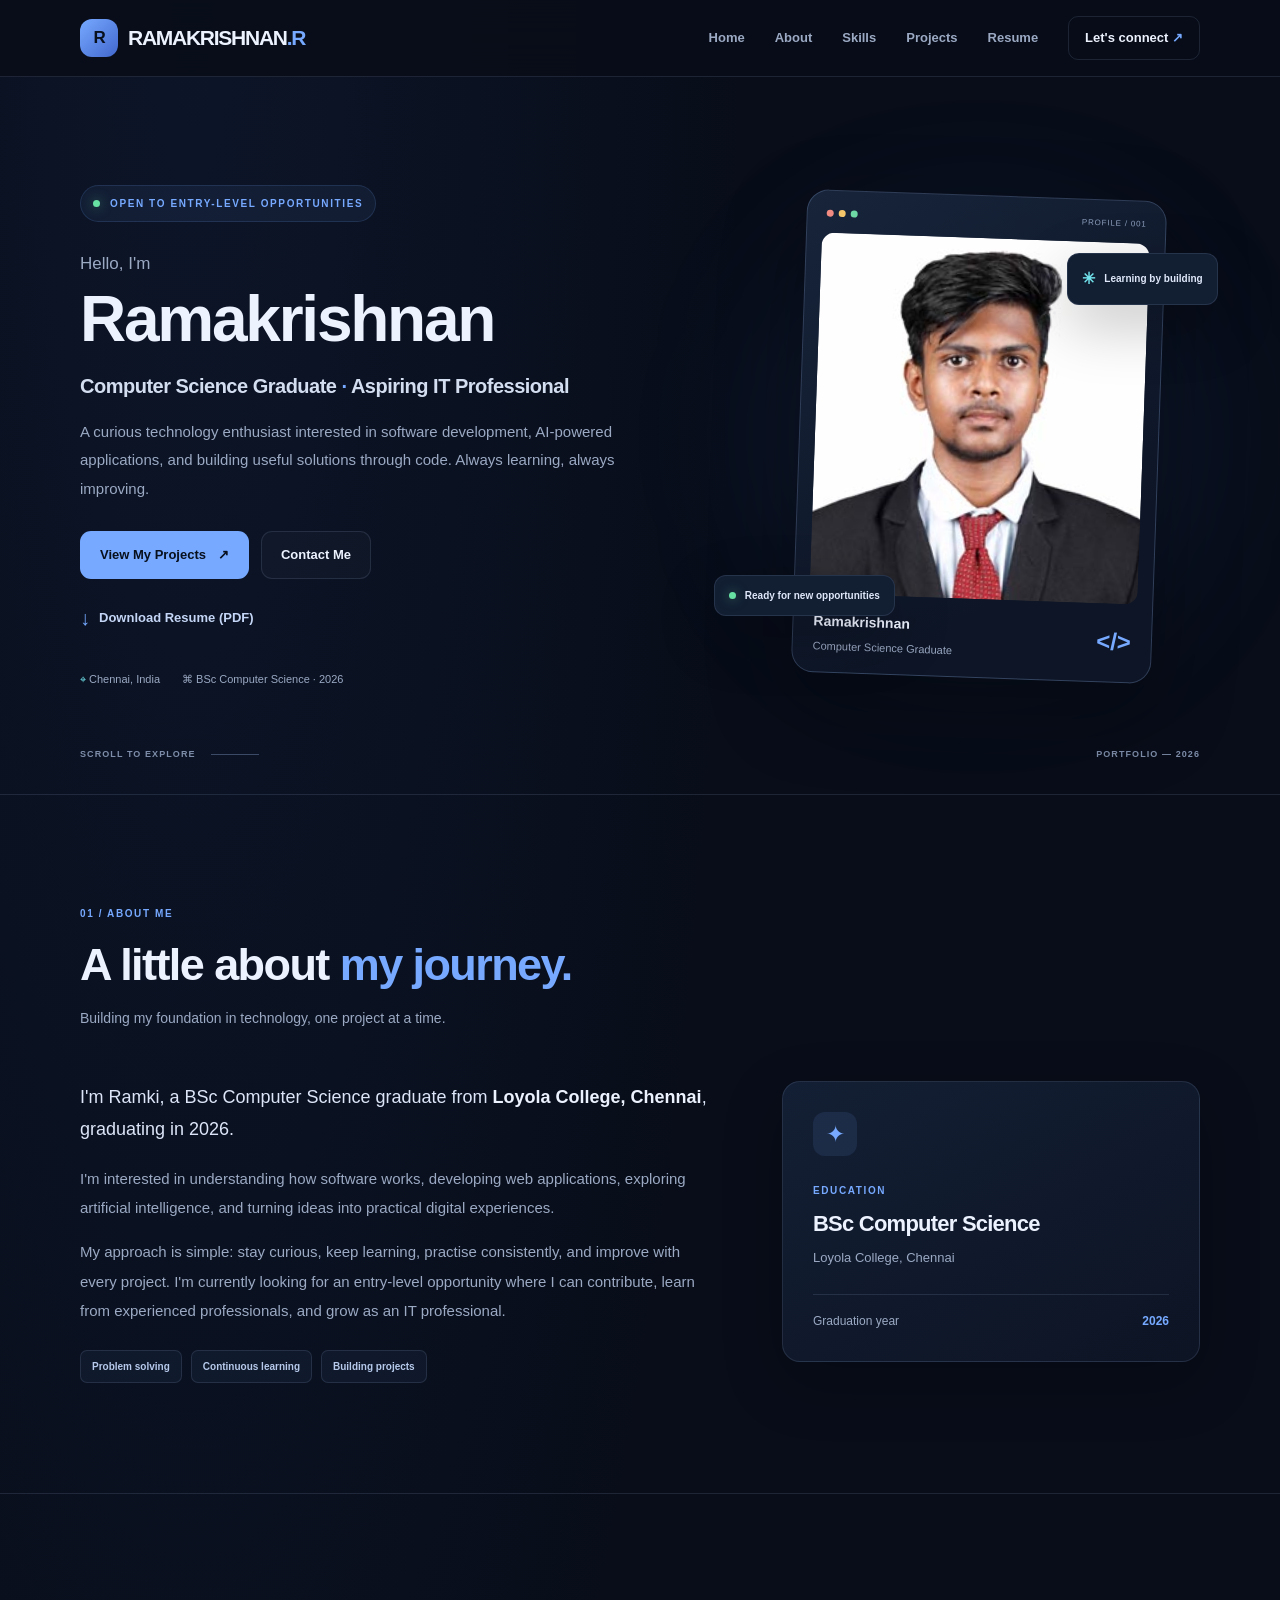
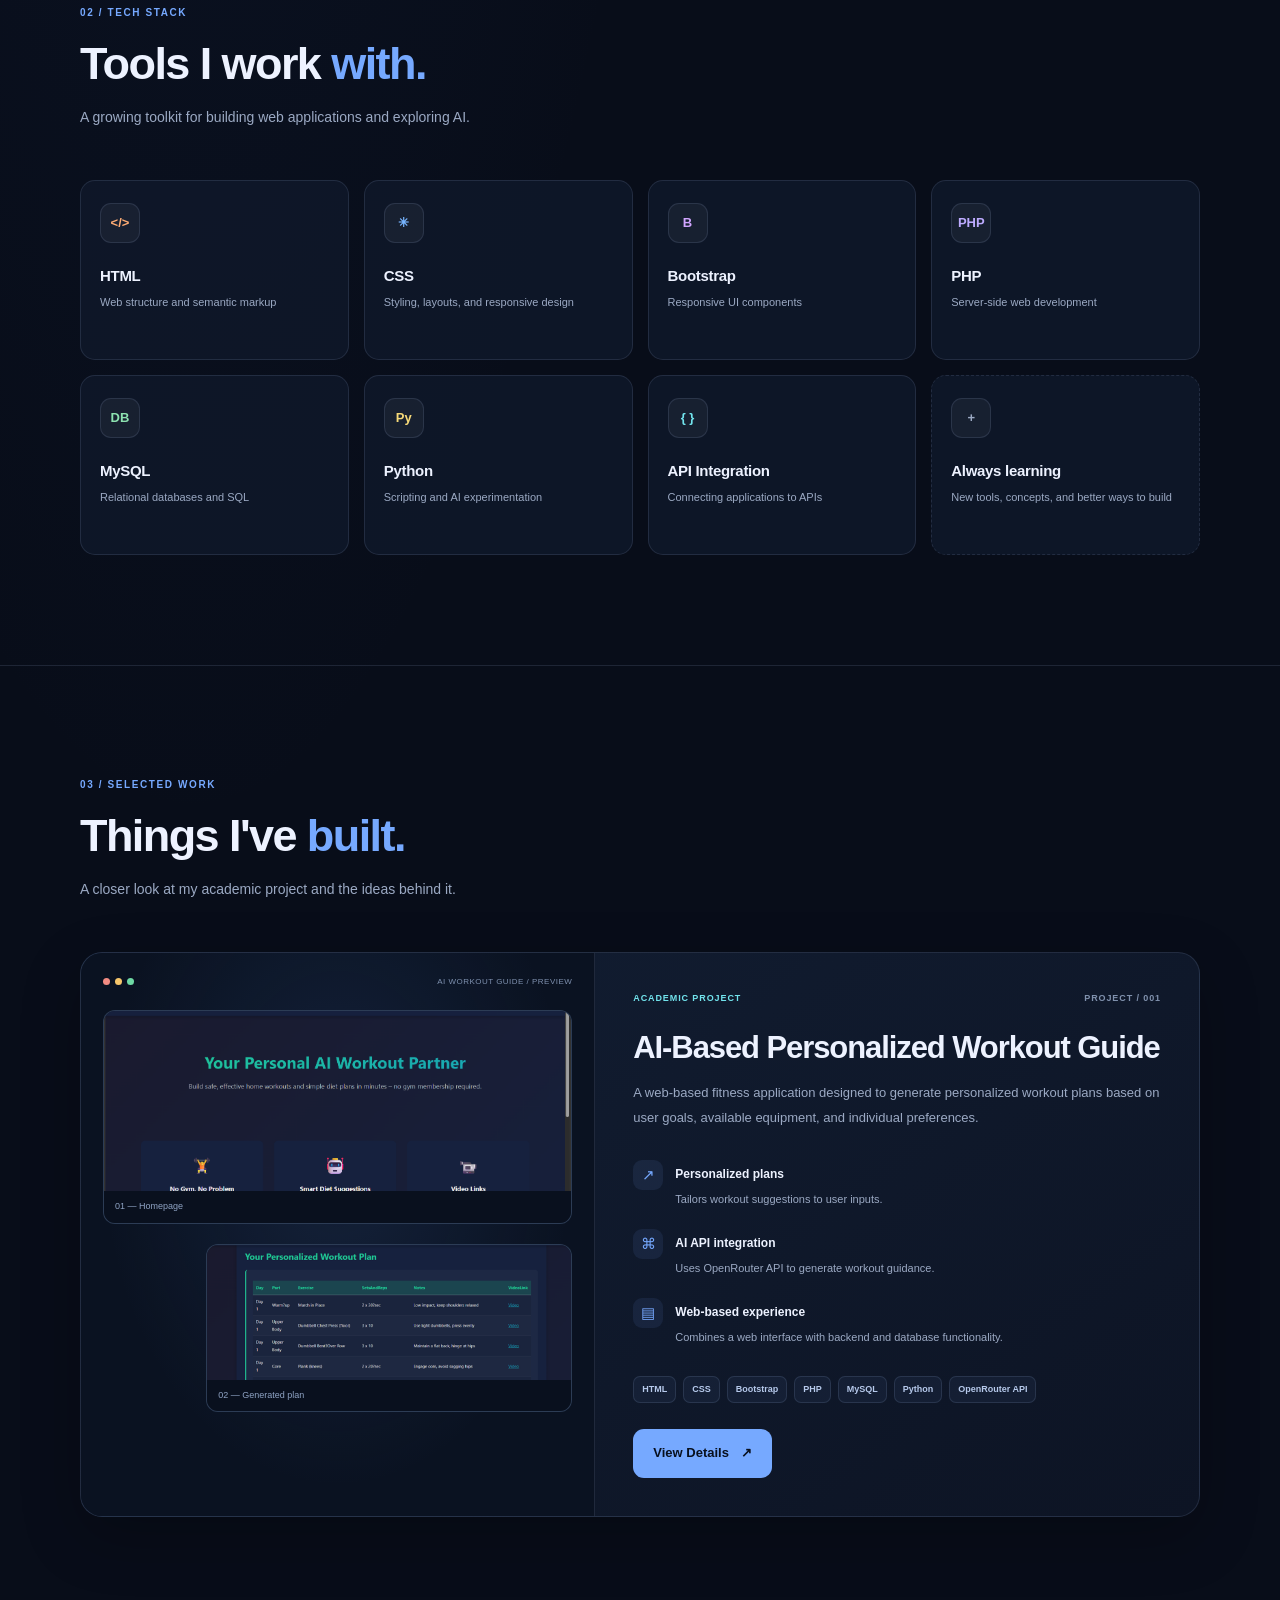
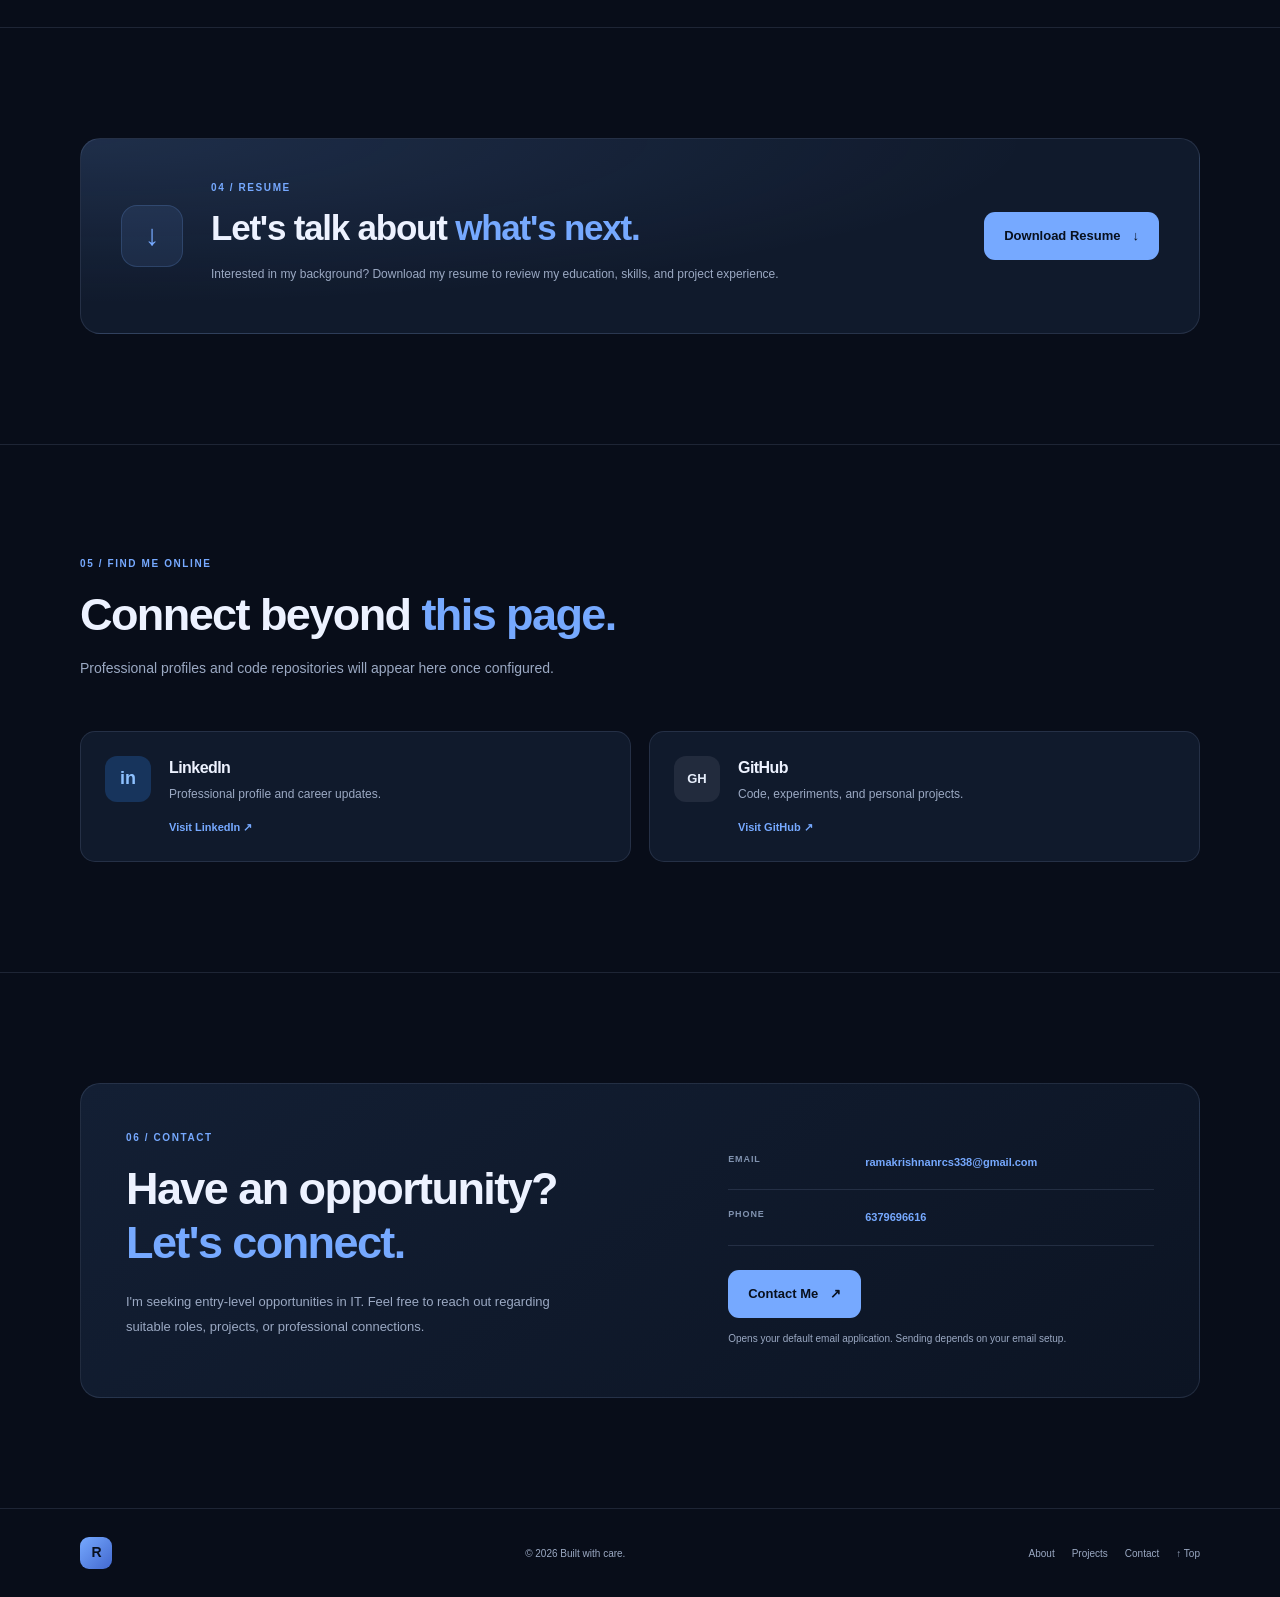
==== commit b6b2b47c: "Add files via upload" ====
--- a/index.html
+++ b/index.html
@@ -393,10 +393,7 @@
               Interested in my background? Download my resume to review my
               education, skills, and project experience.
             </p>
-            <p class="resume-hint">
-              Add <code>Ramki_Resume.pdf</code> beside <code>index.html</code>
-              before using this download button.
-            </p>
+           
           </div>
           <a class="button button-primary" href="Ramki_Resume.pdf" download>
             Download Resume <span aria-hidden="true">↓</span>
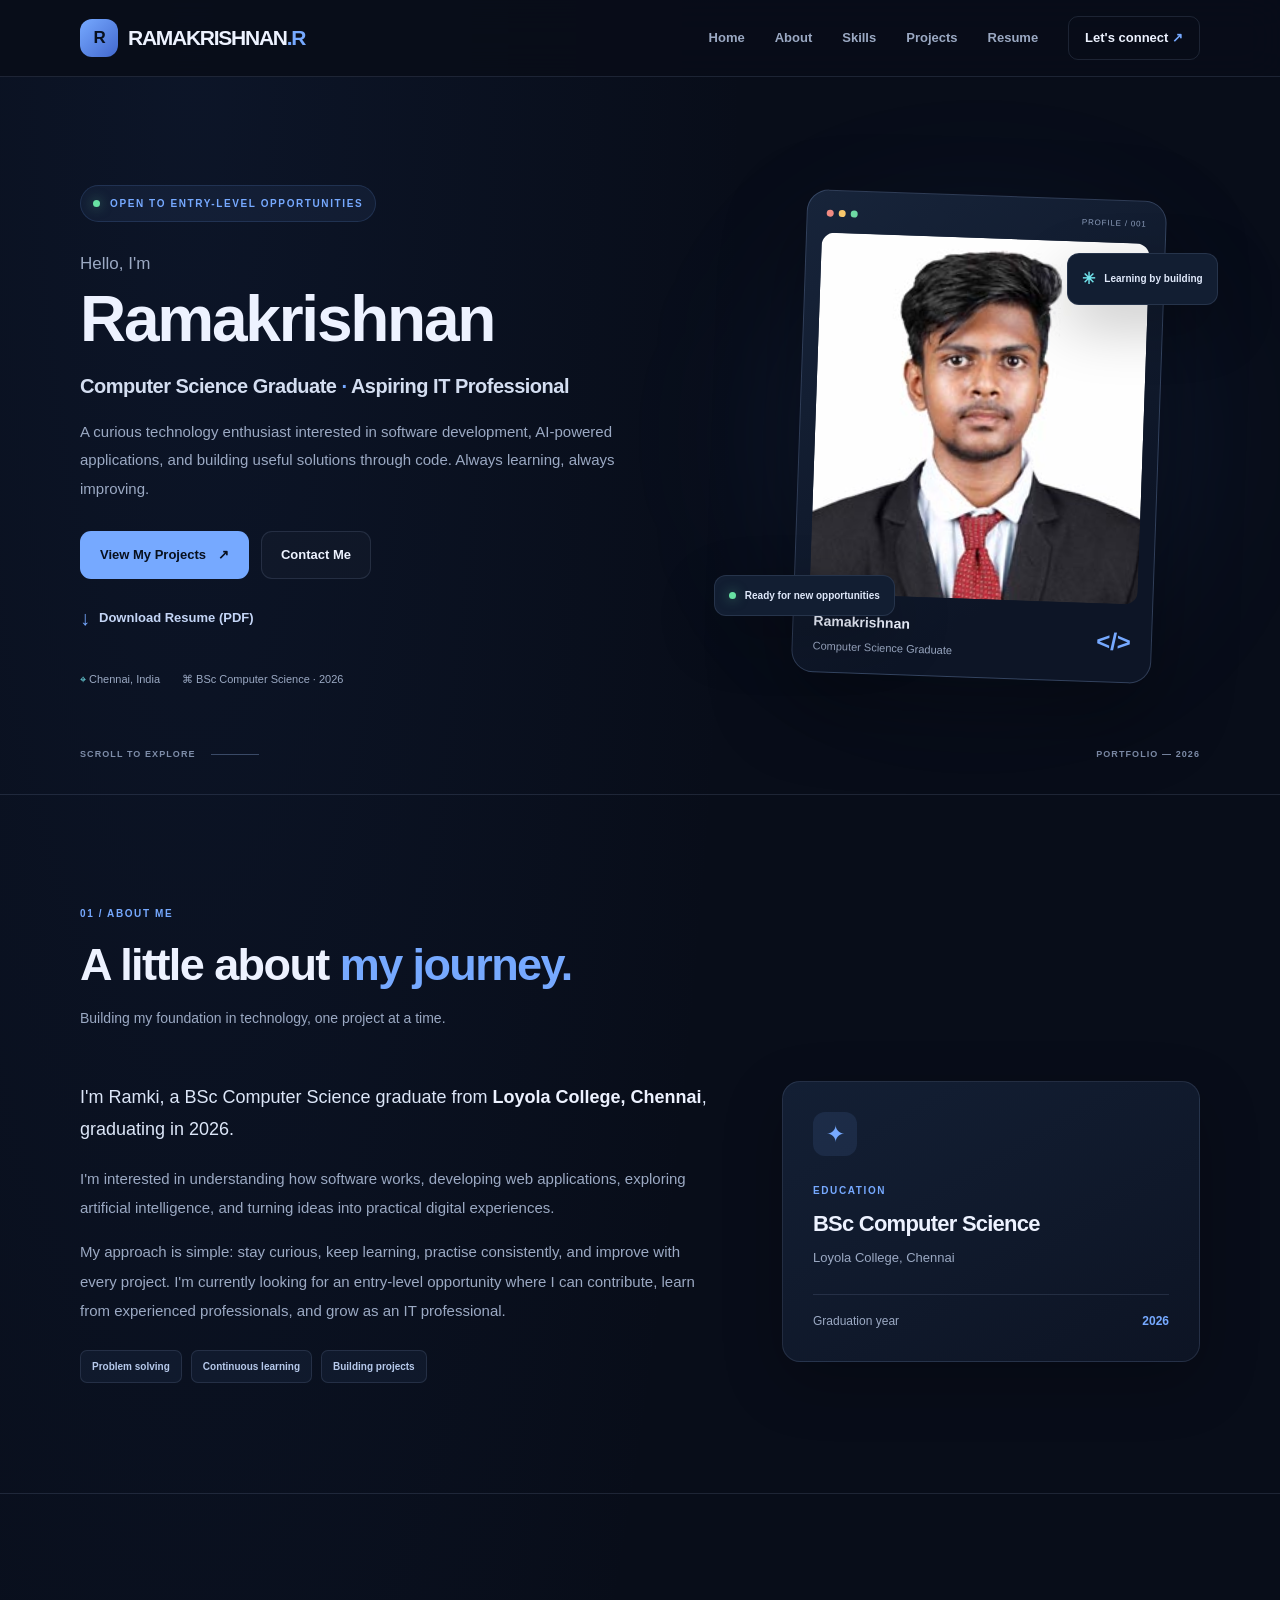
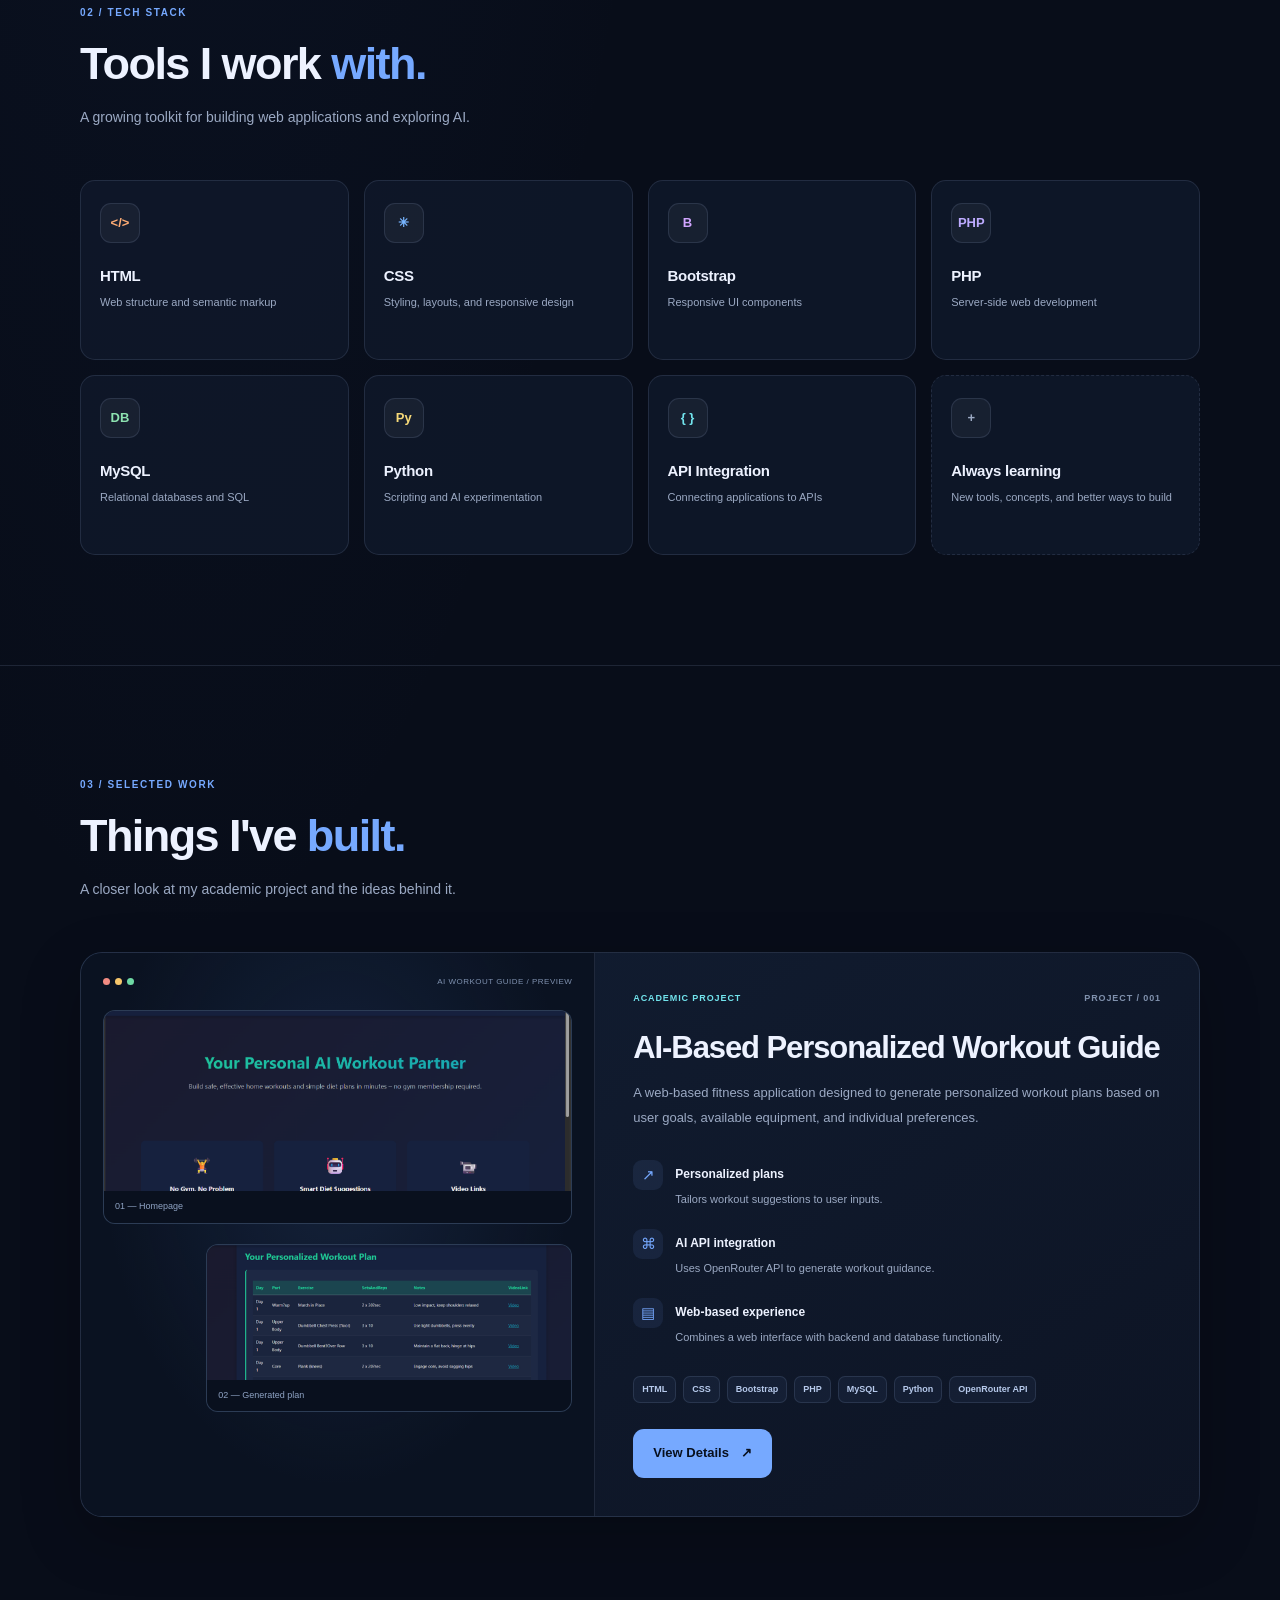
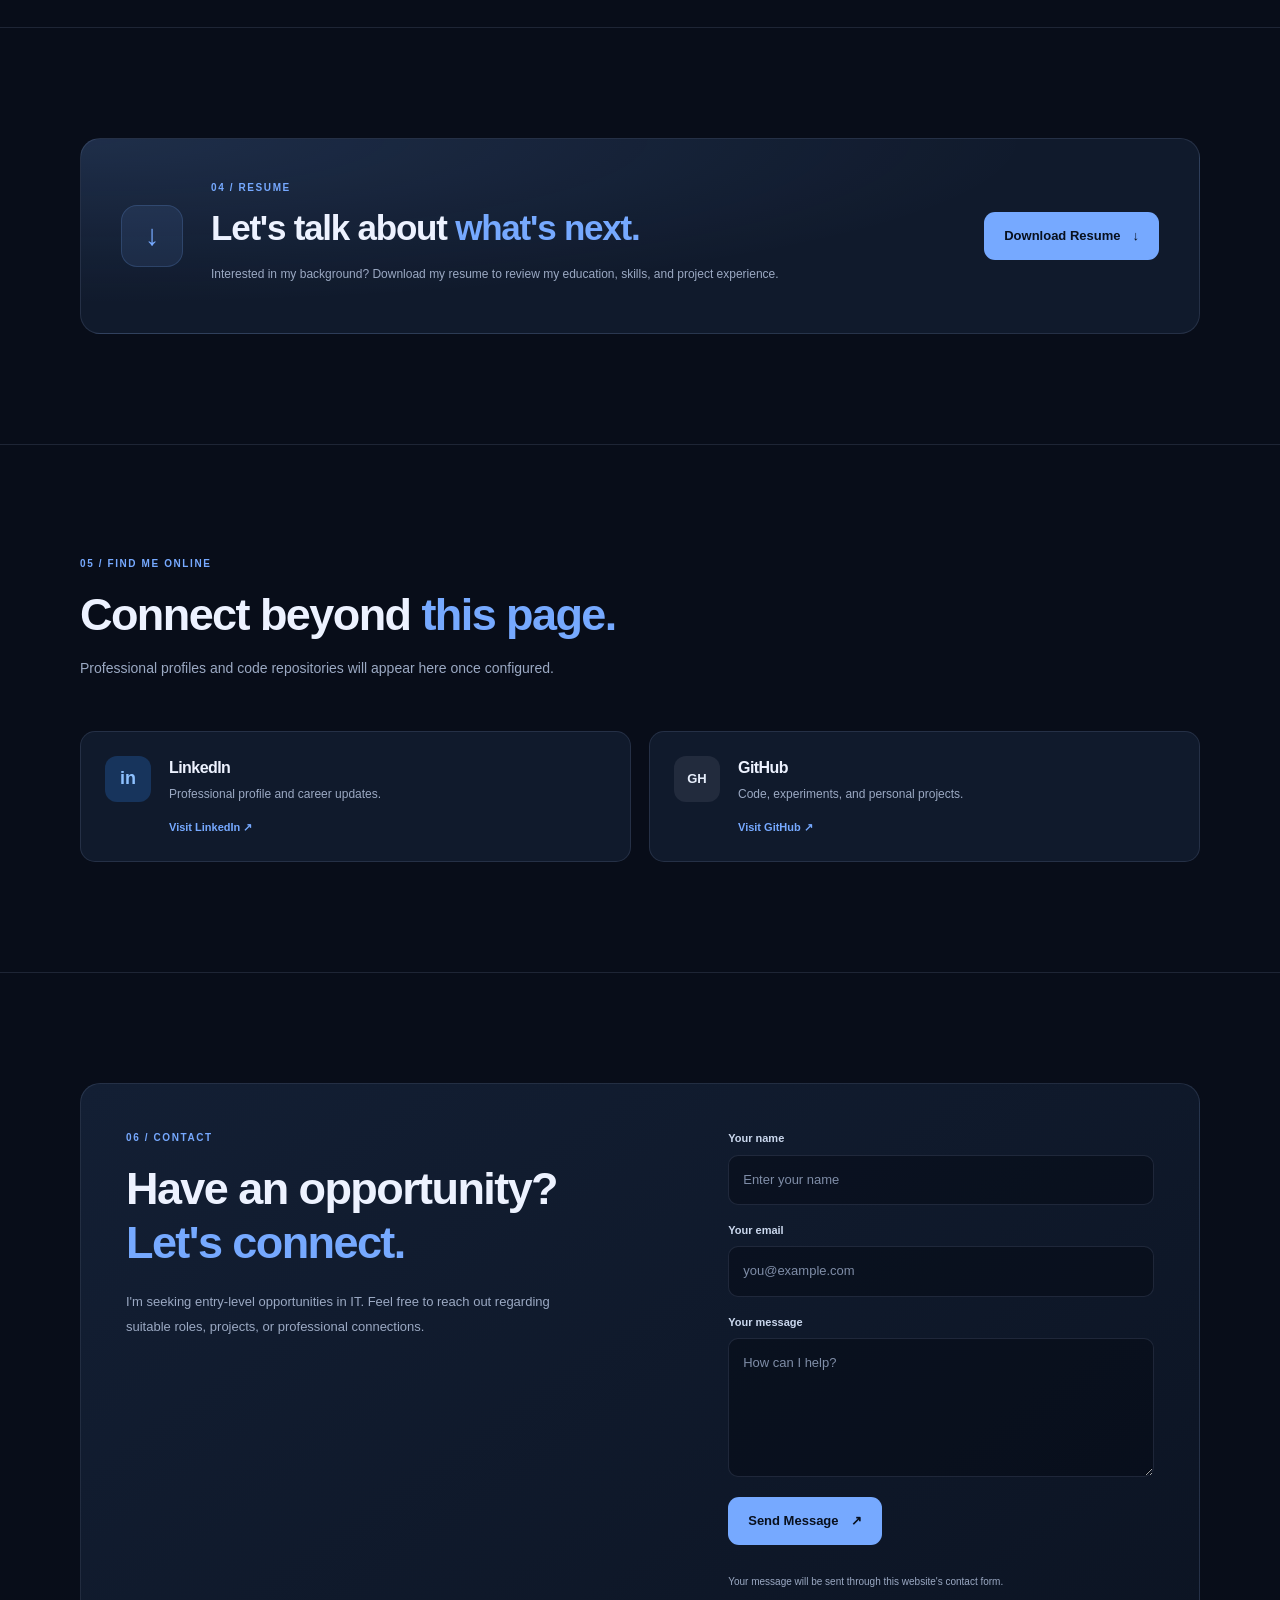
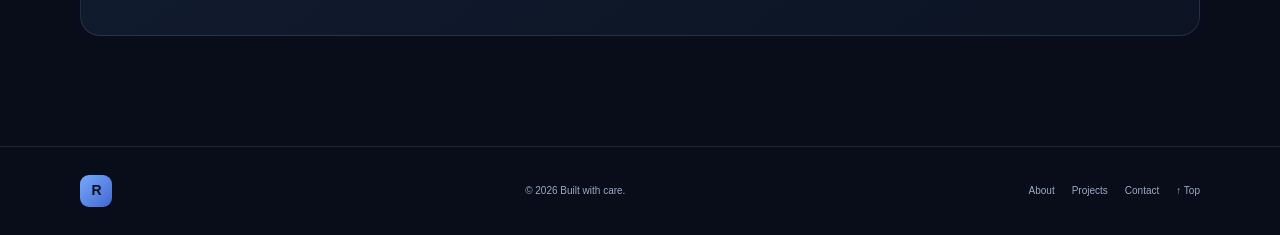
==== commit 9b233df2: "Add files via upload" ====
--- a/index.html
+++ b/index.html
@@ -1,512 +1,519 @@
-
-<!DOCTYPE html>
-<html lang="en">
-<head>
-  <meta charset="UTF-8">
-  <meta name="viewport" content="width=device-width, initial-scale=1.0">
-  <meta name="theme-color" content="#080d19">
-  <meta name="description" content="Ramakrishnan — BSc Computer Science graduate from Loyola College, Chennai. Explore my technical skills and projects.">
-  <title>Ramki | Computer Science Graduate</title>
-
-  <link rel="stylesheet" href="style.css">
-  <script src="script.js" defer></script>
-</head>
-<body>
-  <a class="skip-link" href="#main">Skip to content</a>
-
-  <header class="site-header" id="top">
-    <nav class="nav container" aria-label="Main navigation">
-      <a class="brand" href="#home" aria-label="Ramki home">
-        <span class="brand-mark">R</span>
-        <span>RAMAKRISHNAN<span class="accent">.R</span></span>
-      </a>
-
-      <button class="menu-toggle" id="menuToggle"
-        type="button" aria-label="Open navigation menu"
-        aria-controls="navLinks" aria-expanded="false">
-        <span></span><span></span><span></span>
-      </button>
-
-      <div class="nav-links" id="navLinks">
-        <a href="#home">Home</a>
-        <a href="#about">About</a>
-        <a href="#skills">Skills</a>
-        <a href="#projects">Projects</a>
-        <a href="#resume">Resume</a>
-        <a href="#contact" class="nav-cta">Let's connect <span aria-hidden="true">↗</span></a>
-      </div>
-    </nav>
-  </header>
-
-  <main id="main">
-    <!-- HERO -->
-    <section class="hero section" id="home">
-      <div class="container hero-grid">
-        <div class="hero-content reveal">
-          <div class="eyebrow">
-            <span class="status-dot" aria-hidden="true"></span>
-            OPEN TO ENTRY-LEVEL OPPORTUNITIES
-          </div>
-
-          <p class="hero-greeting">Hello, I'm</p>
-          <h1>Ramakrishnan <span class="accent"></span></h1>
-
-          <h2 class="hero-role">
-            Computer Science Graduate
-            <span class="role-divider">·</span>
-            Aspiring IT Professional
-          </h2>
-
-          <p class="hero-description">
-            A curious technology enthusiast interested in software development,
-            AI-powered applications, and building useful solutions through code.
-            Always learning, always improving.
-          </p>
-
-          <div class="hero-actions">
-            <a class="button button-primary" href="#projects">
-              View My Projects <span aria-hidden="true">↗</span>
-            </a>
-            <a class="button button-secondary" href="#contact">Contact Me</a>
-          </div>
-
-          <a class="resume-text-link" href="Ramki_Resume.pdf" download>
-            <span aria-hidden="true">↓</span> Download Resume (PDF)
-          </a>
-
-          <div class="hero-meta">
-            <span><span aria-hidden="true">⌖</span> Chennai, India</span>
-            <span><span aria-hidden="true">⌘</span> BSc Computer Science · 2026</span>
-          </div>
-        </div>
-
-        <div class="hero-visual reveal">
-          <div class="visual-glow" aria-hidden="true"></div>
-          <div class="profile-card">
-            <div class="profile-card-top">
-              <span class="window-dot"></span>
-              <span class="window-dot"></span>
-              <span class="window-dot"></span>
-              <span class="profile-label">PROFILE / 001</span>
-            </div>
-
-            <!-- Replace this placeholder with assets/profile.jpg -->
-            <div class="profile-image-wrap">
-              <img
-                src="assets/profile.jpg"
-                alt="Ramki's profile photo"
-                class="profile-image"
-                data-optional-image
-                hidden
-              >
-              <div class="profile-placeholder" data-image-placeholder>
-                <span class="avatar-initials">RK</span>
-                <span>Add your photo</span>
-                <small>assets/profile.jpg</small>
-              </div>
-            </div>
-
-            <div class="profile-card-bottom">
-              <div>
-                <p class="profile-name">Ramakrishnan</p>
-                <p class="muted">Computer Science Graduate</p>
-              </div>
-              <span class="profile-symbol" aria-hidden="true">&lt;/&gt;</span>
-            </div>
-          </div>
-
-          <div class="floating-chip chip-top">
-            <span class="chip-icon">✳</span> Learning by building
-          </div>
-          <div class="floating-chip chip-bottom">
-            <span class="status-dot"></span> Ready for new opportunities
-          </div>
-        </div>
-      </div>
-
-      <div class="container hero-bottom">
-        <span>SCROLL TO EXPLORE</span>
-        <span class="scroll-line" aria-hidden="true"></span>
-        <span class="hero-bottom-right">PORTFOLIO — 2026</span>
-      </div>
-    </section>
-
-    <!-- ABOUT -->
-    <section class="section section-border" id="about">
-      <div class="container">
-        <div class="section-heading reveal">
-          <p class="section-kicker">01 / ABOUT ME</p>
-          <h2>A little about <span class="accent">my journey.</span></h2>
-          <p class="section-intro">
-            Building my foundation in technology, one project at a time.
-          </p>
-        </div>
-
-        <div class="about-grid">
-          <div class="about-copy reveal">
-            <p class="lead">
-              I'm Ramki, a BSc Computer Science graduate from
-              <strong>Loyola College, Chennai</strong>, graduating in 2026.
-            </p>
-            <p>
-              I'm interested in understanding how software works, developing
-              web applications, exploring artificial intelligence, and turning
-              ideas into practical digital experiences.
-            </p>
-            <p>
-              My approach is simple: stay curious, keep learning, practise
-              consistently, and improve with every project. I'm currently
-              looking for an entry-level opportunity where I can contribute,
-              learn from experienced professionals, and grow as an IT professional.
-            </p>
-
-            <div class="about-tags">
-              <span>Problem solving</span>
-              <span>Continuous learning</span>
-              <span>Building projects</span>
-            </div>
-          </div>
-
-          <div class="education-card reveal">
-            <div class="education-icon" aria-hidden="true">✦</div>
-            <p class="section-kicker">EDUCATION</p>
-            <h3>BSc Computer Science</h3>
-            <p class="education-college">Loyola College, Chennai</p>
-            <div class="education-divider"></div>
-            <div class="education-footer">
-              <span>Graduation year</span>
-              <strong>2026</strong>
-            </div>
-          </div>
-        </div>
-      </div>
-    </section>
-
-    <!-- SKILLS -->
-    <section class="section section-border" id="skills">
-      <div class="container">
-        <div class="section-heading reveal">
-          <p class="section-kicker">02 / TECH STACK</p>
-          <h2>Tools I work <span class="accent">with.</span></h2>
-          <p class="section-intro">
-            A growing toolkit for building web applications and exploring AI.
-          </p>
-        </div>
-
-        <div class="skills-grid">
-          <!-- Edit these entries to reflect your current skills. -->
-          <article class="skill-card reveal">
-            <span class="skill-symbol orange">&lt;/&gt;</span>
-            <h3>HTML</h3>
-            <p>Web structure and semantic markup</p>
-          </article>
-          <article class="skill-card reveal">
-            <span class="skill-symbol blue">✳</span>
-            <h3>CSS</h3>
-            <p>Styling, layouts, and responsive design</p>
-          </article>
-          <article class="skill-card reveal">
-            <span class="skill-symbol purple">B</span>
-            <h3>Bootstrap</h3>
-            <p>Responsive UI components</p>
-          </article>
-          <article class="skill-card reveal">
-            <span class="skill-symbol violet">PHP</span>
-            <h3>PHP</h3>
-            <p>Server-side web development</p>
-          </article>
-          <article class="skill-card reveal">
-            <span class="skill-symbol green">DB</span>
-            <h3>MySQL</h3>
-            <p>Relational databases and SQL</p>
-          </article>
-          <article class="skill-card reveal">
-            <span class="skill-symbol yellow">Py</span>
-            <h3>Python</h3>
-            <p>Scripting and AI experimentation</p>
-          </article>
-          <article class="skill-card reveal">
-            <span class="skill-symbol cyan">{ }</span>
-            <h3>API Integration</h3>
-            <p>Connecting applications to APIs</p>
-          </article>
-          <article class="skill-card skill-note reveal">
-            <span class="skill-symbol muted-symbol">+</span>
-            <h3>Always learning</h3>
-            <p>New tools, concepts, and better ways to build</p>
-          </article>
-        </div>
-      </div>
-    </section>
-
-    <!-- PROJECTS -->
-    <section class="section section-border" id="projects">
-      <div class="container">
-        <div class="section-heading reveal">
-          <p class="section-kicker">03 / SELECTED WORK</p>
-          <h2>Things I've <span class="accent">built.</span></h2>
-          <p class="section-intro">
-            A closer look at my academic project and the ideas behind it.
-          </p>
-        </div>
-
-        <article class="project-card reveal">
-          <div class="project-preview">
-            <div class="preview-toolbar">
-              <span class="window-dot"></span>
-              <span class="window-dot"></span>
-              <span class="window-dot"></span>
-              <span class="preview-title">AI WORKOUT GUIDE / PREVIEW</span>
-            </div>
-
-            <div class="project-screenshots">
-              <!-- Add real screenshots using these exact filenames. -->
-              <figure class="screenshot screenshot-main">
-                <img
-                  src="assets/workout-guide-home.png"
-                  alt="Workout Guide homepage screenshot"
-                  data-optional-image
-                  hidden
-                >
-                <div class="screenshot-placeholder" data-image-placeholder>
-                  <span aria-hidden="true">▧</span>
-                  <strong>Homepage screenshot</strong>
-                  <small>assets/workout-guide-home.png</small>
-                </div>
-                <figcaption>01 — Homepage</figcaption>
-              </figure>
-
-              <figure class="screenshot screenshot-side">
-                <img
-                  src="assets/workout-guide-plan.png"
-                  alt="Personalized workout plan screenshot"
-                  data-optional-image
-                  hidden
-                >
-                <div class="screenshot-placeholder" data-image-placeholder>
-                  <span aria-hidden="true">▤</span>
-                  <strong>Workout plan screenshot</strong>
-                  <small>assets/workout-guide-plan.png</small>
-                </div>
-                <figcaption>02 — Generated plan</figcaption>
-              </figure>
-            </div>
-          </div>
-
-          <div class="project-content">
-            <div class="project-topline">
-              <span class="project-type">ACADEMIC PROJECT</span>
-              <span class="project-number">PROJECT / 001</span>
-            </div>
-
-            <h3>AI-Based Personalized Workout Guide</h3>
-            <p class="project-description">
-              A web-based fitness application designed to generate personalized
-              workout plans based on user goals, available equipment, and
-              individual preferences.
-            </p>
-
-            <div class="feature-list">
-              <div class="feature-item">
-                <span aria-hidden="true">↗</span>
-                <div>
-                  <strong>Personalized plans</strong>
-                  <p>Tailors workout suggestions to user inputs.</p>
-                </div>
-              </div>
-              <div class="feature-item">
-                <span aria-hidden="true">⌘</span>
-                <div>
-                  <strong>AI API integration</strong>
-                  <p>Uses OpenRouter API to generate workout guidance.</p>
-                </div>
-              </div>
-              <div class="feature-item">
-                <span aria-hidden="true">▤</span>
-                <div>
-                  <strong>Web-based experience</strong>
-                  <p>Combines a web interface with backend and database functionality.</p>
-                </div>
-              </div>
-            </div>
-
-            <div class="tech-list" aria-label="Technologies used">
-              <span>HTML</span><span>CSS</span><span>Bootstrap</span>
-              <span>PHP</span><span>MySQL</span><span>Python</span>
-              <span>OpenRouter API</span>
-            </div>
-
-            <div class="project-actions">
-              <button class="button button-primary" id="viewDetails"
-                type="button" aria-expanded="false" aria-controls="projectDetails">
-                View Details <span aria-hidden="true">↗</span>
-              </button>
-
-              <!-- These links are hidden until you supply real URLs. -->
-              <a class="button button-secondary optional-link"
-                data-project-link="demo" href="#" hidden>
-                Live Demo ↗
-              </a>
-              <a class="button button-secondary optional-link"
-                data-project-link="source" href="#" hidden>
-                Source Code ↗
-              </a>
-            </div>
-
-            <div class="project-details" id="projectDetails" hidden>
-              <h4>Project overview</h4>
-              <p>
-                The application collects information such as fitness goals,
-                available equipment, and available time, then requests a
-                personalized plan through an AI API. PHP handles the web
-                application logic, while MySQL stores relevant user and plan
-                information.
-              </p>
-              <h4>Key features</h4>
-              <ul>
-                <li>User inputs for fitness goals, time, equipment, and preferences.</li>
-                <li>AI-generated workout recommendations and guidance.</li>
-                <li>Workout video/search references where available.</li>
-                <li>Database-backed storage for users and generated plans.</li>
-                <li>Responsive web interface.</li>
-              </ul>
-              <p class="details-note">
-                This is a project description, not a claim of independently
-                verified production performance. Add real screenshots and
-                repository links when available.
-              </p>
-            </div>
-          </div>
-        </article>
-      </div>
-    </section>
-
-    <!-- RESUME -->
-    <section class="section section-border" id="resume">
-      <div class="container">
-        <div class="resume-card reveal">
-          <div class="resume-icon" aria-hidden="true">↓</div>
-          <div class="resume-copy">
-            <p class="section-kicker">04 / RESUME</p>
-            <h2>Let's talk about <span class="accent">what's next.</span></h2>
-            <p>
-              Interested in my background? Download my resume to review my
-              education, skills, and project experience.
-            </p>
-           
-          </div>
-          <a class="button button-primary" href="Ramki_Resume.pdf" download>
-            Download Resume <span aria-hidden="true">↓</span>
-          </a>
-        </div>
-      </div>
-    </section>
-
-    <!-- PROFILES -->
-    <section class="section section-border" id="profiles">
-      <div class="container">
-        <div class="section-heading reveal">
-          <p class="section-kicker">05 / FIND ME ONLINE</p>
-          <h2>Connect beyond <span class="accent">this page.</span></h2>
-          <p class="section-intro">
-            Professional profiles and code repositories will appear here once configured.
-          </p>
-        </div>
-
-        <div class="profiles-grid">
-          <article class="profile-link-card reveal">
-            <div class="profile-link-icon" aria-hidden="true">in</div>
-            <div>
-              <h3>LinkedIn</h3>
-              <p>Professional profile and career updates.</p>
-            </div>
-            <a class="text-link placeholder-profile-link"
-              data-profile="linkedin" href="#" hidden
-              target="_blank" rel="noopener noreferrer">
-              Visit LinkedIn ↗
-            </a>
-            <span class="profile-pending" data-profile-pending="linkedin">
-              Profile link not added yet
-            </span>
-          </article>
-
-          <article class="profile-link-card reveal">
-            <div class="profile-link-icon github-icon" aria-hidden="true">GH</div>
-            <div>
-              <h3>GitHub</h3>
-              <p>Code, experiments, and personal projects.</p>
-            </div>
-            <a class="text-link placeholder-profile-link"
-              data-profile="github" href="#" hidden
-              target="_blank" rel="noopener noreferrer">
-              Visit GitHub ↗
-            </a>
-            <span class="profile-pending" data-profile-pending="github">
-              Profile link not added yet
-            </span>
-          </article>
-        </div>
-      </div>
-    </section>
-
-    <!-- CONTACT -->
-    <section class="section section-border" id="contact">
-      <div class="container">
-        <div class="contact-panel reveal">
-          <div class="contact-copy">
-            <p class="section-kicker">06 / CONTACT</p>
-            <h2>Have an opportunity?<br><span class="accent">Let's connect.</span></h2>
-            <p>
-              I'm seeking entry-level opportunities in IT. Feel free to reach
-              out regarding suitable roles, projects, or professional connections.
-            </p>
-          </div>
-
-          <div class="contact-details">
-            <!-- Replace the placeholders below with real contact details. -->
-            <div class="contact-row">
-              <span class="contact-label">EMAIL</span>
-              <span class="contact-value" data-contact-email>
-                ramakrishnanrcs338@gmail.com
-              </span>
-            </div>
-            <div class="contact-row">
-              <span class="contact-label">PHONE </span>
-              <span class="contact-value" data-contact-phone>
-                6381970597
-              </span>
-            </div>
-
-            <a class="button button-primary contact-button"
-              data-contact-button href="#"
-              aria-disabled="true">
-              Contact Me <span aria-hidden="true">↗</span>
-            </a>
-            <p class="contact-note" id="contactNote">
-           
-            </p>
-          </div>
-        </div>
-      </div>
-    </section>
-  </main>
-
-  <footer class="site-footer">
-    <div class="container footer-inner">
-      <a class="brand footer-brand" href="#home">
-        <span class="brand-mark">R</span>
-        <span><span class="accent"></span></span>
-      </a>
-
-      <p>© <span id="copyrightYear">2026</span> Built with care.</p>
-
-      <nav class="footer-links" aria-label="Footer navigation">
-        <a href="#about">About</a>
-        <a href="#projects">Projects</a>
-        <a href="#contact">Contact</a>
-        <a href="#top" aria-label="Back to top">↑ Top</a>
-      </nav>
-    </div>
-  </footer>
-</body>
-</html>
+
+<!DOCTYPE html>
+<html lang="en">
+<head>
+  <meta charset="UTF-8">
+  <meta name="viewport" content="width=device-width, initial-scale=1.0">
+  <meta name="theme-color" content="#080d19">
+  <meta name="description" content="Ramakrishnan — BSc Computer Science graduate from Loyola College, Chennai. Explore my technical skills and projects.">
+  <title>Ramki | Computer Science Graduate</title>
+
+  <link rel="stylesheet" href="style.css">
+  <script src="script.js" defer></script>
+</head>
+<body>
+  <a class="skip-link" href="#main">Skip to content</a>
+
+  <header class="site-header" id="top">
+    <nav class="nav container" aria-label="Main navigation">
+      <a class="brand" href="#home" aria-label="Ramki home">
+        <span class="brand-mark">R</span>
+        <span>RAMAKRISHNAN<span class="accent">.R</span></span>
+      </a>
+
+      <button class="menu-toggle" id="menuToggle"
+        type="button" aria-label="Open navigation menu"
+        aria-controls="navLinks" aria-expanded="false">
+        <span></span><span></span><span></span>
+      </button>
+
+      <div class="nav-links" id="navLinks">
+        <a href="#home">Home</a>
+        <a href="#about">About</a>
+        <a href="#skills">Skills</a>
+        <a href="#projects">Projects</a>
+        <a href="#resume">Resume</a>
+        <a href="#contact" class="nav-cta">Let's connect <span aria-hidden="true">↗</span></a>
+      </div>
+    </nav>
+  </header>
+
+  <main id="main">
+    <!-- HERO -->
+    <section class="hero section" id="home">
+      <div class="container hero-grid">
+        <div class="hero-content reveal">
+          <div class="eyebrow">
+            <span class="status-dot" aria-hidden="true"></span>
+            OPEN TO ENTRY-LEVEL OPPORTUNITIES
+          </div>
+
+          <p class="hero-greeting">Hello, I'm</p>
+          <h1>Ramakrishnan <span class="accent"></span></h1>
+
+          <h2 class="hero-role">
+            Computer Science Graduate
+            <span class="role-divider">·</span>
+            Aspiring IT Professional
+          </h2>
+
+          <p class="hero-description">
+            A curious technology enthusiast interested in software development,
+            AI-powered applications, and building useful solutions through code.
+            Always learning, always improving.
+          </p>
+
+          <div class="hero-actions">
+            <a class="button button-primary" href="#projects">
+              View My Projects <span aria-hidden="true">↗</span>
+            </a>
+            <a class="button button-secondary" href="#contact">Contact Me</a>
+          </div>
+
+          <a class="resume-text-link" href="Ramki_Resume.pdf" download>
+            <span aria-hidden="true">↓</span> Download Resume (PDF)
+          </a>
+
+          <div class="hero-meta">
+            <span><span aria-hidden="true">⌖</span> Chennai, India</span>
+            <span><span aria-hidden="true">⌘</span> BSc Computer Science · 2026</span>
+          </div>
+        </div>
+
+        <div class="hero-visual reveal">
+          <div class="visual-glow" aria-hidden="true"></div>
+          <div class="profile-card">
+            <div class="profile-card-top">
+              <span class="window-dot"></span>
+              <span class="window-dot"></span>
+              <span class="window-dot"></span>
+              <span class="profile-label">PROFILE / 001</span>
+            </div>
+
+            <!-- Replace this placeholder with assets/profile.jpg -->
+            <div class="profile-image-wrap">
+              <img
+                src="assets/profile.jpg"
+                alt="Ramki's profile photo"
+                class="profile-image"
+                data-optional-image
+                hidden
+              >
+              <div class="profile-placeholder" data-image-placeholder>
+                <span class="avatar-initials">RK</span>
+                <span>Add your photo</span>
+                <small>assets/profile.jpg</small>
+              </div>
+            </div>
+
+            <div class="profile-card-bottom">
+              <div>
+                <p class="profile-name">Ramakrishnan</p>
+                <p class="muted">Computer Science Graduate</p>
+              </div>
+              <span class="profile-symbol" aria-hidden="true">&lt;/&gt;</span>
+            </div>
+          </div>
+
+          <div class="floating-chip chip-top">
+            <span class="chip-icon">✳</span> Learning by building
+          </div>
+          <div class="floating-chip chip-bottom">
+            <span class="status-dot"></span> Ready for new opportunities
+          </div>
+        </div>
+      </div>
+
+      <div class="container hero-bottom">
+        <span>SCROLL TO EXPLORE</span>
+        <span class="scroll-line" aria-hidden="true"></span>
+        <span class="hero-bottom-right">PORTFOLIO — 2026</span>
+      </div>
+    </section>
+
+    <!-- ABOUT -->
+    <section class="section section-border" id="about">
+      <div class="container">
+        <div class="section-heading reveal">
+          <p class="section-kicker">01 / ABOUT ME</p>
+          <h2>A little about <span class="accent">my journey.</span></h2>
+          <p class="section-intro">
+            Building my foundation in technology, one project at a time.
+          </p>
+        </div>
+
+        <div class="about-grid">
+          <div class="about-copy reveal">
+            <p class="lead">
+              I'm Ramki, a BSc Computer Science graduate from
+              <strong>Loyola College, Chennai</strong>, graduating in 2026.
+            </p>
+            <p>
+              I'm interested in understanding how software works, developing
+              web applications, exploring artificial intelligence, and turning
+              ideas into practical digital experiences.
+            </p>
+            <p>
+              My approach is simple: stay curious, keep learning, practise
+              consistently, and improve with every project. I'm currently
+              looking for an entry-level opportunity where I can contribute,
+              learn from experienced professionals, and grow as an IT professional.
+            </p>
+
+            <div class="about-tags">
+              <span>Problem solving</span>
+              <span>Continuous learning</span>
+              <span>Building projects</span>
+            </div>
+          </div>
+
+          <div class="education-card reveal">
+            <div class="education-icon" aria-hidden="true">✦</div>
+            <p class="section-kicker">EDUCATION</p>
+            <h3>BSc Computer Science</h3>
+            <p class="education-college">Loyola College, Chennai</p>
+            <div class="education-divider"></div>
+            <div class="education-footer">
+              <span>Graduation year</span>
+              <strong>2026</strong>
+            </div>
+          </div>
+        </div>
+      </div>
+    </section>
+
+    <!-- SKILLS -->
+    <section class="section section-border" id="skills">
+      <div class="container">
+        <div class="section-heading reveal">
+          <p class="section-kicker">02 / TECH STACK</p>
+          <h2>Tools I work <span class="accent">with.</span></h2>
+          <p class="section-intro">
+            A growing toolkit for building web applications and exploring AI.
+          </p>
+        </div>
+
+        <div class="skills-grid">
+          <!-- Edit these entries to reflect your current skills. -->
+          <article class="skill-card reveal">
+            <span class="skill-symbol orange">&lt;/&gt;</span>
+            <h3>HTML</h3>
+            <p>Web structure and semantic markup</p>
+          </article>
+          <article class="skill-card reveal">
+            <span class="skill-symbol blue">✳</span>
+            <h3>CSS</h3>
+            <p>Styling, layouts, and responsive design</p>
+          </article>
+          <article class="skill-card reveal">
+            <span class="skill-symbol purple">B</span>
+            <h3>Bootstrap</h3>
+            <p>Responsive UI components</p>
+          </article>
+          <article class="skill-card reveal">
+            <span class="skill-symbol violet">PHP</span>
+            <h3>PHP</h3>
+            <p>Server-side web development</p>
+          </article>
+          <article class="skill-card reveal">
+            <span class="skill-symbol green">DB</span>
+            <h3>MySQL</h3>
+            <p>Relational databases and SQL</p>
+          </article>
+          <article class="skill-card reveal">
+            <span class="skill-symbol yellow">Py</span>
+            <h3>Python</h3>
+            <p>Scripting and AI experimentation</p>
+          </article>
+          <article class="skill-card reveal">
+            <span class="skill-symbol cyan">{ }</span>
+            <h3>API Integration</h3>
+            <p>Connecting applications to APIs</p>
+          </article>
+          <article class="skill-card skill-note reveal">
+            <span class="skill-symbol muted-symbol">+</span>
+            <h3>Always learning</h3>
+            <p>New tools, concepts, and better ways to build</p>
+          </article>
+        </div>
+      </div>
+    </section>
+
+    <!-- PROJECTS -->
+    <section class="section section-border" id="projects">
+      <div class="container">
+        <div class="section-heading reveal">
+          <p class="section-kicker">03 / SELECTED WORK</p>
+          <h2>Things I've <span class="accent">built.</span></h2>
+          <p class="section-intro">
+            A closer look at my academic project and the ideas behind it.
+          </p>
+        </div>
+
+        <article class="project-card reveal">
+          <div class="project-preview">
+            <div class="preview-toolbar">
+              <span class="window-dot"></span>
+              <span class="window-dot"></span>
+              <span class="window-dot"></span>
+              <span class="preview-title">AI WORKOUT GUIDE / PREVIEW</span>
+            </div>
+
+            <div class="project-screenshots">
+              <!-- Add real screenshots using these exact filenames. -->
+              <figure class="screenshot screenshot-main">
+                <img
+                  src="assets/workout-guide-home.png"
+                  alt="Workout Guide homepage screenshot"
+                  data-optional-image
+                  hidden
+                >
+                <div class="screenshot-placeholder" data-image-placeholder>
+                  <span aria-hidden="true">▧</span>
+                  <strong>Homepage screenshot</strong>
+                  <small>assets/workout-guide-home.png</small>
+                </div>
+                <figcaption>01 — Homepage</figcaption>
+              </figure>
+
+              <figure class="screenshot screenshot-side">
+                <img
+                  src="assets/workout-guide-plan.png"
+                  alt="Personalized workout plan screenshot"
+                  data-optional-image
+                  hidden
+                >
+                <div class="screenshot-placeholder" data-image-placeholder>
+                  <span aria-hidden="true">▤</span>
+                  <strong>Workout plan screenshot</strong>
+                  <small>assets/workout-guide-plan.png</small>
+                </div>
+                <figcaption>02 — Generated plan</figcaption>
+              </figure>
+            </div>
+          </div>
+
+          <div class="project-content">
+            <div class="project-topline">
+              <span class="project-type">ACADEMIC PROJECT</span>
+              <span class="project-number">PROJECT / 001</span>
+            </div>
+
+            <h3>AI-Based Personalized Workout Guide</h3>
+            <p class="project-description">
+              A web-based fitness application designed to generate personalized
+              workout plans based on user goals, available equipment, and
+              individual preferences.
+            </p>
+
+            <div class="feature-list">
+              <div class="feature-item">
+                <span aria-hidden="true">↗</span>
+                <div>
+                  <strong>Personalized plans</strong>
+                  <p>Tailors workout suggestions to user inputs.</p>
+                </div>
+              </div>
+              <div class="feature-item">
+                <span aria-hidden="true">⌘</span>
+                <div>
+                  <strong>AI API integration</strong>
+                  <p>Uses OpenRouter API to generate workout guidance.</p>
+                </div>
+              </div>
+              <div class="feature-item">
+                <span aria-hidden="true">▤</span>
+                <div>
+                  <strong>Web-based experience</strong>
+                  <p>Combines a web interface with backend and database functionality.</p>
+                </div>
+              </div>
+            </div>
+
+            <div class="tech-list" aria-label="Technologies used">
+              <span>HTML</span><span>CSS</span><span>Bootstrap</span>
+              <span>PHP</span><span>MySQL</span><span>Python</span>
+              <span>OpenRouter API</span>
+            </div>
+
+            <div class="project-actions">
+              <button class="button button-primary" id="viewDetails"
+                type="button" aria-expanded="false" aria-controls="projectDetails">
+                View Details <span aria-hidden="true">↗</span>
+              </button>
+
+              <!-- These links are hidden until you supply real URLs. -->
+              <a class="button button-secondary optional-link"
+                data-project-link="demo" href="#" hidden>
+                Live Demo ↗
+              </a>
+              <a class="button button-secondary optional-link"
+                data-project-link="source" href="#" hidden>
+                Source Code ↗
+              </a>
+            </div>
+
+            <div class="project-details" id="projectDetails" hidden>
+              <h4>Project overview</h4>
+              <p>
+                The application collects information such as fitness goals,
+                available equipment, and available time, then requests a
+                personalized plan through an AI API. PHP handles the web
+                application logic, while MySQL stores relevant user and plan
+                information.
+              </p>
+              <h4>Key features</h4>
+              <ul>
+                <li>User inputs for fitness goals, time, equipment, and preferences.</li>
+                <li>AI-generated workout recommendations and guidance.</li>
+                <li>Workout video/search references where available.</li>
+                <li>Database-backed storage for users and generated plans.</li>
+                <li>Responsive web interface.</li>
+              </ul>
+              <p class="details-note">
+                This is a project description, not a claim of independently
+                verified production performance. Add real screenshots and
+                repository links when available.
+              </p>
+            </div>
+          </div>
+        </article>
+      </div>
+    </section>
+
+    <!-- RESUME -->
+    <section class="section section-border" id="resume">
+      <div class="container">
+        <div class="resume-card reveal">
+          <div class="resume-icon" aria-hidden="true">↓</div>
+          <div class="resume-copy">
+            <p class="section-kicker">04 / RESUME</p>
+            <h2>Let's talk about <span class="accent">what's next.</span></h2>
+            <p>
+              Interested in my background? Download my resume to review my
+              education, skills, and project experience.
+            </p>
+          </div>
+          <a class="button button-primary" href="Ramki_Resume.pdf" download>
+            Download Resume <span aria-hidden="true">↓</span>
+          </a>
+        </div>
+      </div>
+    </section>
+
+    <!-- PROFILES -->
+    <section class="section section-border" id="profiles">
+      <div class="container">
+        <div class="section-heading reveal">
+          <p class="section-kicker">05 / FIND ME ONLINE</p>
+          <h2>Connect beyond <span class="accent">this page.</span></h2>
+          <p class="section-intro">
+            Professional profiles and code repositories will appear here once configured.
+          </p>
+        </div>
+
+        <div class="profiles-grid">
+          <article class="profile-link-card reveal">
+            <div class="profile-link-icon" aria-hidden="true">in</div>
+            <div>
+              <h3>LinkedIn</h3>
+              <p>Professional profile and career updates.</p>
+            </div>
+            <a class="text-link placeholder-profile-link"
+              data-profile="linkedin" href="#" hidden
+              target="_blank" rel="noopener noreferrer">
+              Visit LinkedIn ↗
+            </a>
+            <span class="profile-pending" data-profile-pending="linkedin">
+              Profile link not added yet
+            </span>
+          </article>
+
+          <article class="profile-link-card reveal">
+            <div class="profile-link-icon github-icon" aria-hidden="true">GH</div>
+            <div>
+              <h3>GitHub</h3>
+              <p>Code, experiments, and personal projects.</p>
+            </div>
+            <a class="text-link placeholder-profile-link"
+              data-profile="github" href="#" hidden
+              target="_blank" rel="noopener noreferrer">
+              Visit GitHub ↗
+            </a>
+            <span class="profile-pending" data-profile-pending="github">
+              Profile link not added yet
+            </span>
+          </article>
+        </div>
+      </div>
+    </section>
+
+    <!-- CONTACT -->
+    <section class="section section-border" id="contact">
+      <div class="container">
+        <div class="contact-panel reveal">
+          <div class="contact-copy">
+            <p class="section-kicker">06 / CONTACT</p>
+            <h2>Have an opportunity?<br><span class="accent">Let's connect.</span></h2>
+            <p>
+              I'm seeking entry-level opportunities in IT. Feel free to reach
+              out regarding suitable roles, projects, or professional connections.
+            </p>
+          </div>
+
+          <div class="contact-details">
+            <!-- Netlify processes this form after form detection is enabled. -->
+            <form class="contact-form" name="contact" method="POST"
+              data-netlify="true" action="/thank-you.html">
+              <input type="hidden" name="form-name" value="contact">
+
+              <div class="form-field">
+                <label for="contactName">Your name</label>
+                <input id="contactName" name="name" type="text"
+                  autocomplete="name" placeholder="Enter your name" required>
+              </div>
+
+              <div class="form-field">
+                <label for="contactEmail">Your email</label>
+                <input id="contactEmail" name="email" type="email"
+                  autocomplete="email" placeholder="you@example.com" required>
+              </div>
+
+              <div class="form-field">
+                <label for="contactMessage">Your message</label>
+                <textarea id="contactMessage" name="message" rows="5"
+                  placeholder="How can I help?" required></textarea>
+              </div>
+
+              <button class="button button-primary contact-button" type="submit">
+                Send Message <span aria-hidden="true">↗</span>
+              </button>
+              <p class="contact-note">
+                Your message will be sent through this website's contact form.
+              </p>
+            </form>
+          </div>
+        </div>
+      </div>
+    </section>
+  </main>
+
+  <footer class="site-footer">
+    <div class="container footer-inner">
+      <a class="brand footer-brand" href="#home">
+        <span class="brand-mark">R</span>
+        <span><span class="accent"></span></span>
+      </a>
+
+      <p>© <span id="copyrightYear">2026</span> Built with care.</p>
+
+      <nav class="footer-links" aria-label="Footer navigation">
+        <a href="#about">About</a>
+        <a href="#projects">Projects</a>
+        <a href="#contact">Contact</a>
+        <a href="#top" aria-label="Back to top">↑ Top</a>
+      </nav>
+    </div>
+  </footer>
+</body>
+</html>
--- a/style.css
+++ b/style.css
@@ -1,1525 +1,1584 @@
-
-/* =========================================================
-   RAMKI PORTFOLIO — DESIGN SYSTEM
-   Edit the variables below to customize the appearance.
-   ========================================================= */
-
-:root {
-  color-scheme: dark;
-  --bg: #080d19;
-  --bg-soft: #0d1424;
-  --surface: #101a2c;
-  --surface-hover: #142139;
-  --border: rgba(160, 184, 224, 0.14);
-  --text: #edf2ff;
-  --muted: #9ba9c3;
-  --accent: #76a9ff;
-  --accent-strong: #4e8dff;
-  --cyan: #72e4ed;
-  --radius: 18px;
-  --container: 1120px;
-  --shadow: 0 20px 60px rgba(0, 0, 0, 0.23);
-}
-
-* {
-  box-sizing: border-box;
-}
-
-html {
-  scroll-behavior: smooth;
-  scroll-padding-top: 95px;
-}
-
-body {
-  margin: 0;
-  background:
-    radial-gradient(ellipse at 15% 0%, rgba(41, 76, 142, 0.13), transparent 36%),
-    var(--bg);
-  color: var(--text);
-  font-family: Inter, "Segoe UI", Arial, sans-serif;
-  font-size: 15px;
-  line-height: 1.7;
-  -webkit-font-smoothing: antialiased;
-}
-
-body.menu-open {
-  overflow: hidden;
-}
-
-a {
-  color: inherit;
-  text-decoration: none;
-}
-
-button,
-a {
-  -webkit-tap-highlight-color: transparent;
-}
-
-button {
-  font: inherit;
-}
-
-button:focus-visible,
-a:focus-visible {
-  outline: 3px solid var(--cyan);
-  outline-offset: 5px;
-}
-
-img {
-  display: block;
-  max-width: 100%;
-}
-
-p,
-h1,
-h2,
-h3,
-h4,
-figure {
-  margin-top: 0;
-}
-
-h1,
-h2,
-h3,
-h4 {
-  line-height: 1.2;
-  letter-spacing: -0.035em;
-}
-
-p {
-  color: var(--muted);
-}
-
-.accent {
-  color: var(--accent);
-}
-
-.muted {
-  color: var(--muted);
-}
-
-.container {
-  width: min(var(--container), calc(100% - 48px));
-  margin-inline: auto;
-}
-
-.section {
-  padding: 110px 0;
-}
-
-.section-border {
-  border-top: 1px solid var(--border);
-}
-
-.skip-link {
-  position: fixed;
-  top: 12px;
-  left: 12px;
-  z-index: 2000;
-  padding: 12px 18px;
-  background: var(--accent-strong);
-  border-radius: 8px;
-  transform: translateY(-160%);
-}
-
-.skip-link:focus {
-  transform: translateY(0);
-}
-
-/* NAVIGATION */
-
-.site-header {
-  position: sticky;
-  top: 0;
-  z-index: 1000;
-  background: rgba(8, 13, 25, 0.88);
-  border-bottom: 1px solid var(--border);
-  backdrop-filter: blur(18px);
-  -webkit-backdrop-filter: blur(18px);
-}
-
-.nav {
-  min-height: 76px;
-  display: flex;
-  align-items: center;
-  justify-content: space-between;
-  gap: 30px;
-}
-
-.brand {
-  display: inline-flex;
-  align-items: center;
-  gap: 10px;
-  font-size: 21px;
-  font-weight: 800;
-  letter-spacing: -0.06em;
-}
-
-.brand-mark {
-  display: grid;
-  place-items: center;
-  width: 38px;
-  height: 38px;
-  border-radius: 12px;
-  background: linear-gradient(135deg, #76a9ff, #4268ce);
-  color: #08101e;
-  font-size: 17px;
-  font-weight: 900;
-}
-
-.nav-links {
-  display: flex;
-  align-items: center;
-  gap: 30px;
-}
-
-.nav-links a {
-  color: var(--muted);
-  font-size: 13px;
-  font-weight: 600;
-  transition: color 180ms ease;
-}
-
-.nav-links a:hover,
-.nav-links a[aria-current="location"] {
-  color: var(--text);
-}
-
-.nav-links .nav-cta {
-  padding: 10px 16px;
-  color: var(--text);
-  border: 1px solid var(--border);
-  border-radius: 10px;
-}
-
-.nav-cta span {
-  color: var(--accent);
-}
-
-.menu-toggle {
-  display: none;
-  width: 44px;
-  height: 44px;
-  padding: 11px;
-  background: var(--surface);
-  border: 1px solid var(--border);
-  border-radius: 12px;
-  cursor: pointer;
-}
-
-.menu-toggle span {
-  display: block;
-  height: 2px;
-  margin: 4px 0;
-  background: var(--text);
-  border-radius: 2px;
-}
-
-/* BUTTONS */
-
-.button {
-  min-height: 48px;
-  display: inline-flex;
-  align-items: center;
-  justify-content: center;
-  gap: 12px;
-  padding: 12px 19px;
-  border: 1px solid transparent;
-  border-radius: 11px;
-  font-size: 13px;
-  font-weight: 750;
-  text-align: center;
-  cursor: pointer;
-  transition:
-    transform 180ms ease,
-    background 180ms ease,
-    border-color 180ms ease;
-}
-
-.button:hover:not([aria-disabled="true"]) {
-  transform: translateY(-2px);
-}
-
-.button-primary {
-  background: var(--accent);
-  color: #08101e;
-}
-
-.button-primary:hover {
-  background: #9bc0ff;
-}
-
-.button-secondary {
-  color: var(--text);
-  background: rgba(255, 255, 255, 0.025);
-  border-color: var(--border);
-}
-
-.button-secondary:hover {
-  background: var(--surface-hover);
-  border-color: rgba(118, 169, 255, 0.5);
-}
-
-.button[aria-disabled="true"] {
-  opacity: 0.5;
-  cursor: not-allowed;
-  pointer-events: none;
-}
-
-/* HERO */
-
-.hero {
-  position: relative;
-  overflow: hidden;
-  padding-top: 105px;
-  padding-bottom: 32px;
-}
-
-.hero-grid {
-  display: grid;
-  grid-template-columns: 1.15fr 0.85fr;
-  align-items: center;
-  gap: 80px;
-  min-height: 510px;
-}
-
-.eyebrow,
-.section-kicker {
-  color: var(--accent);
-  font-size: 10px;
-  font-weight: 800;
-  letter-spacing: 0.16em;
-}
-
-.eyebrow {
-  display: inline-flex;
-  align-items: center;
-  gap: 10px;
-  margin-bottom: 28px;
-  padding: 9px 12px;
-  background: rgba(118, 169, 255, 0.07);
-  border: 1px solid rgba(118, 169, 255, 0.15);
-  border-radius: 999px;
-}
-
-.status-dot {
-  width: 7px;
-  height: 7px;
-  flex: 0 0 7px;
-  display: inline-block;
-  background: #68e2a3;
-  border-radius: 50%;
-  box-shadow: 0 0 12px rgba(104, 226, 163, 0.5);
-}
-
-.hero-greeting {
-  margin-bottom: 6px;
-  color: var(--muted);
-  font-size: 17px;
-}
-
-.hero h1 {
-  max-width: 620px;
-  margin-bottom: 20px;
-  font-size: clamp(38px, 5vw, 65px);
-  line-height: 1.08;
-  overflow-wrap: anywhere;
-}
-
-.hero-role {
-  margin-bottom: 20px;
-  color: #d4def1;
-  font-size: clamp(16px, 2vw, 20px);
-  font-weight: 550;
-  letter-spacing: -0.025em;
-}
-
-.role-divider {
-  color: var(--accent);
-}
-
-.hero-description {
-  max-width: 550px;
-  margin-bottom: 28px;
-  font-size: 15px;
-  line-height: 1.9;
-}
-
-.hero-actions {
-  display: flex;
-  flex-wrap: wrap;
-  gap: 12px;
-}
-
-.resume-text-link {
-  display: inline-flex;
-  align-items: center;
-  gap: 9px;
-  margin-top: 22px;
-  color: #c4d5f6;
-  font-size: 13px;
-  font-weight: 650;
-}
-
-.resume-text-link span {
-  color: var(--accent);
-  font-size: 20px;
-}
-
-.resume-text-link:hover {
-  color: var(--accent);
-}
-
-.hero-meta {
-  display: flex;
-  flex-wrap: wrap;
-  gap: 10px 22px;
-  margin-top: 35px;
-  font-size: 11px;
-  color: var(--muted);
-}
-
-.hero-meta span:first-child span {
-  color: var(--cyan);
-}
-
-.hero-visual {
-  position: relative;
-  display: grid;
-  place-items: center;
-  min-width: 0;
-}
-
-.visual-glow {
-  position: absolute;
-  width: 330px;
-  height: 330px;
-  background: rgba(63, 115, 225, 0.19);
-  filter: blur(90px);
-  border-radius: 50%;
-}
-
-.profile-card {
-  position: relative;
-  width: min(100%, 360px);
-  padding: 15px;
-  background: linear-gradient(145deg, #17243a, #0d1526 75%);
-  border: 1px solid rgba(155, 185, 235, 0.23);
-  border-radius: 22px;
-  box-shadow: 0 30px 80px rgba(0, 0, 0, 0.35);
-  transform: rotate(2deg);
-}
-
-.profile-card-top {
-  display: flex;
-  align-items: center;
-  gap: 5px;
-  height: 27px;
-  padding: 0 4px 12px;
-}
-
-.window-dot {
-  width: 7px;
-  height: 7px;
-  background: #50617d;
-  border-radius: 50%;
-}
-
-.window-dot:first-child {
-  background: #f28b82;
-}
-
-.window-dot:nth-child(2) {
-  background: #f6c66b;
-}
-
-.window-dot:nth-child(3) {
-  background: #6ed9a4;
-}
-
-.profile-label {
-  margin-left: auto;
-  color: #8fa0bf;
-  font-size: 8px;
-  letter-spacing: 0.1em;
-}
-
-.profile-image-wrap {
-  overflow: hidden;
-  aspect-ratio: 4 / 4.4;
-  background:
-    radial-gradient(circle at 50% 30%, #2c4775, transparent 55%),
-    #111c30;
-  border-radius: 13px;
-}
-
-.profile-image {
-  width: 100%;
-  height: 100%;
-  object-fit: cover;
-}
-
-.profile-placeholder {
-  display: flex;
-  height: 100%;
-  min-height: 280px;
-  flex-direction: column;
-  align-items: center;
-  justify-content: center;
-  gap: 8px;
-  color: #b9c8e4;
-  font-size: 12px;
-}
-
-.avatar-initials {
-  display: grid;
-  place-items: center;
-  width: 115px;
-  height: 115px;
-  margin-bottom: 10px;
-  background: linear-gradient(135deg, #83b2ff, #445fa8);
-  border: 1px solid rgba(255, 255, 255, 0.22);
-  border-radius: 50%;
-  color: #091020;
-  font-size: 42px;
-  font-weight: 900;
-  letter-spacing: -0.06em;
-}
-
-.profile-placeholder small,
-.screenshot-placeholder small {
-  color: #7f91af;
-  font-size: 10px;
-}
-
-.profile-card-bottom {
-  display: flex;
-  align-items: center;
-  justify-content: space-between;
-  padding: 16px 5px 2px;
-}
-
-.profile-name {
-  margin-bottom: 3px;
-  color: var(--text);
-  font-size: 14px;
-  font-weight: 750;
-}
-
-.profile-card-bottom .muted {
-  margin: 0;
-  font-size: 11px;
-}
-
-.profile-symbol {
-  color: var(--accent);
-  font-size: 24px;
-  font-weight: 800;
-}
-
-.floating-chip {
-  position: absolute;
-  z-index: 2;
-  display: flex;
-  align-items: center;
-  gap: 9px;
-  padding: 11px 14px;
-  background: #121e32;
-  border: 1px solid var(--border);
-  border-radius: 12px;
-  box-shadow: var(--shadow);
-  color: #dfe8fa;
-  font-size: 10px;
-  font-weight: 700;
-}
-
-.chip-top {
-  top: 12%;
-  right: -4%;
-}
-
-.chip-bottom {
-  bottom: 13%;
-  left: -10%;
-}
-
-.chip-icon {
-  color: var(--cyan);
-  font-size: 16px;
-}
-
-.hero-bottom {
-  display: flex;
-  align-items: center;
-  gap: 15px;
-  padding-top: 55px;
-  color: #7e8da9;
-  font-size: 9px;
-  font-weight: 700;
-  letter-spacing: 0.12em;
-}
-
-.scroll-line {
-  width: 48px;
-  height: 1px;
-  background: #3a4a67;
-}
-
-.hero-bottom-right {
-  margin-left: auto;
-}
-
-/* SECTION HEADINGS */
-
-.section-heading {
-  max-width: 720px;
-  margin-bottom: 50px;
-}
-
-.section-kicker {
-  margin-bottom: 16px;
-}
-
-.section-heading h2,
-.resume-copy h2,
-.contact-copy h2 {
-  margin-bottom: 15px;
-  font-size: clamp(30px, 4vw, 45px);
-}
-
-.section-intro {
-  margin-bottom: 0;
-  font-size: 14px;
-}
-
-/* ABOUT */
-
-.about-grid {
-  display: grid;
-  grid-template-columns: 1.2fr 0.8fr;
-  align-items: start;
-  gap: 75px;
-}
-
-.about-copy p {
-  line-height: 1.95;
-}
-
-.about-copy .lead {
-  color: #dce6f8;
-  font-size: 18px;
-  line-height: 1.8;
-}
-
-.about-copy strong {
-  color: var(--text);
-}
-
-.about-tags,
-.tech-list {
-  display: flex;
-  flex-wrap: wrap;
-  gap: 9px;
-  margin-top: 25px;
-}
-
-.about-tags span,
-.tech-list span {
-  padding: 7px 11px;
-  color: #b6c9eb;
-  background: rgba(118, 169, 255, 0.06);
-  border: 1px solid var(--border);
-  border-radius: 7px;
-  font-size: 10px;
-  font-weight: 650;
-}
-
-.education-card {
-  padding: 30px;
-  background: linear-gradient(150deg, #131f34, #0d1424);
-  border: 1px solid var(--border);
-  border-radius: var(--radius);
-  box-shadow: var(--shadow);
-}
-
-.education-icon {
-  display: grid;
-  place-items: center;
-  width: 44px;
-  height: 44px;
-  margin-bottom: 26px;
-  background: rgba(118, 169, 255, 0.1);
-  border-radius: 12px;
-  color: var(--accent);
-  font-size: 23px;
-}
-
-.education-card .section-kicker {
-  margin-bottom: 12px;
-}
-
-.education-card h3 {
-  margin-bottom: 10px;
-  font-size: 22px;
-}
-
-.education-college {
-  margin-bottom: 24px;
-  font-size: 13px;
-}
-
-.education-divider {
-  height: 1px;
-  margin-bottom: 16px;
-  background: var(--border);
-}
-
-.education-footer {
-  display: flex;
-  justify-content: space-between;
-  color: var(--muted);
-  font-size: 12px;
-}
-
-.education-footer strong {
-  color: var(--accent);
-}
-
-/* SKILLS */
-
-.skills-grid {
-  display: grid;
-  grid-template-columns: repeat(4, minmax(0, 1fr));
-  gap: 15px;
-}
-
-.skill-card {
-  min-width: 0;
-  min-height: 180px;
-  padding: 22px 19px;
-  background: rgba(16, 26, 44, 0.76);
-  border: 1px solid var(--border);
-  border-radius: 15px;
-  transition: transform 180ms ease, border-color 180ms ease,
-    background 180ms ease;
-}
-
-.skill-card:hover {
-  transform: translateY(-4px);
-  background: var(--surface-hover);
-  border-color: rgba(118, 169, 255, 0.35);
-}
-
-.skill-symbol {
-  display: grid;
-  place-items: center;
-  width: 40px;
-  height: 40px;
-  margin-bottom: 24px;
-  background: rgba(255, 255, 255, 0.045);
-  border: 1px solid var(--border);
-  border-radius: 11px;
-  font-size: 13px;
-  font-weight: 850;
-}
-
-.orange { color: #ffad75; }
-.blue { color: #78b5ff; }
-.purple { color: #d1a5ff; }
-.violet { color: #bdabff; }
-.green { color: #8de2b0; }
-.yellow { color: #f6d978; }
-.cyan { color: var(--cyan); }
-.muted-symbol { color: var(--muted); }
-
-.skill-card h3 {
-  margin-bottom: 8px;
-  font-size: 15px;
-  letter-spacing: -0.02em;
-}
-
-.skill-card p {
-  margin-bottom: 0;
-  font-size: 11px;
-  line-height: 1.8;
-}
-
-.skill-note {
-  border-style: dashed;
-}
-
-/* PROJECT */
-
-.project-card {
-  overflow: hidden;
-  display: grid;
-  grid-template-columns: 0.92fr 1.08fr;
-  background: linear-gradient(145deg, #121e33, #0d1424);
-  border: 1px solid var(--border);
-  border-radius: 22px;
-  box-shadow: var(--shadow);
-}
-
-.project-preview {
-  min-width: 0;
-  padding: 22px;
-  background:
-    radial-gradient(ellipse at 50% 35%, rgba(66, 105, 175, 0.18), transparent 65%),
-    #0a1221;
-  border-right: 1px solid var(--border);
-}
-
-.preview-toolbar {
-  display: flex;
-  align-items: center;
-  gap: 5px;
-  padding-bottom: 22px;
-}
-
-.preview-title {
-  margin-left: auto;
-  color: #7f91af;
-  font-size: 8px;
-  letter-spacing: 0.06em;
-}
-
-.project-screenshots {
-  display: flex;
-  flex-direction: column;
-  gap: 20px;
-}
-
-.screenshot {
-  overflow: hidden;
-  position: relative;
-  margin: 0;
-  background: #121e32;
-  border: 1px solid rgba(150, 178, 226, 0.2);
-  border-radius: 12px;
-}
-
-.screenshot-main {
-  width: 100%;
-}
-
-.screenshot-side {
-  width: 78%;
-  align-self: flex-end;
-}
-
-.screenshot img {
-  width: 100%;
-  height: 180px;
-  object-fit: cover;
-}
-
-.screenshot-side img {
-  height: 135px;
-}
-
-.screenshot figcaption {
-  padding: 8px 11px;
-  color: #8fa3c4;
-  background: rgba(5, 10, 20, 0.65);
-  font-size: 9px;
-}
-
-.screenshot-placeholder {
-  display: flex;
-  min-height: 180px;
-  flex-direction: column;
-  align-items: center;
-  justify-content: center;
-  gap: 9px;
-  padding: 16px;
-  color: #c3d1e8;
-  text-align: center;
-}
-
-.screenshot-side .screenshot-placeholder {
-  min-height: 135px;
-}
-
-.screenshot-placeholder > span {
-  color: var(--accent);
-  font-size: 28px;
-}
-
-.screenshot-placeholder strong {
-  font-size: 12px;
-}
-
-.screenshot-placeholder small {
-  overflow-wrap: anywhere;
-}
-
-.project-content {
-  min-width: 0;
-  padding: 38px;
-}
-
-.project-topline {
-  display: flex;
-  flex-wrap: wrap;
-  justify-content: space-between;
-  gap: 10px;
-  margin-bottom: 23px;
-}
-
-.project-type,
-.project-number {
-  font-size: 9px;
-  font-weight: 800;
-  letter-spacing: 0.1em;
-}
-
-.project-type {
-  color: var(--cyan);
-}
-
-.project-number {
-  color: #8091ad;
-}
-
-.project-content h3 {
-  margin-bottom: 15px;
-  font-size: clamp(23px, 3vw, 31px);
-}
-
-.project-description {
-  font-size: 13px;
-  line-height: 1.9;
-}
-
-.feature-list {
-  display: grid;
-  gap: 20px;
-  margin: 29px 0;
-}
-
-.feature-item {
-  display: grid;
-  grid-template-columns: 30px 1fr;
-  gap: 12px;
-}
-
-.feature-item > span {
-  display: grid;
-  place-items: center;
-  width: 30px;
-  height: 30px;
-  color: var(--accent);
-  background: rgba(118, 169, 255, 0.09);
-  border-radius: 9px;
-}
-
-.feature-item strong {
-  font-size: 12px;
-}
-
-.feature-item p {
-  margin: 5px 0 0;
-  font-size: 11px;
-}
-
-.tech-list {
-  gap: 7px;
-  margin: 0 0 26px;
-}
-
-.tech-list span {
-  padding: 5px 8px;
-  font-size: 9px;
-}
-
-.project-actions {
-  display: flex;
-  flex-wrap: wrap;
-  gap: 10px;
-}
-
-.project-details {
-  margin-top: 28px;
-  padding: 22px;
-  background: rgba(5, 10, 20, 0.35);
-  border: 1px solid var(--border);
-  border-radius: 12px;
-}
-
-.project-details h4 {
-  margin-bottom: 9px;
-  font-size: 14px;
-}
-
-.project-details p,
-.project-details li {
-  font-size: 12px;
-  line-height: 1.9;
-}
-
-.project-details ul {
-  padding-left: 20px;
-  color: var(--muted);
-}
-
-.details-note {
-  padding-top: 12px;
-  border-top: 1px solid var(--border);
-}
-
-/* RESUME */
-
-.resume-card {
-  display: flex;
-  align-items: center;
-  gap: 28px;
-  padding: 40px;
-  background:
-    radial-gradient(ellipse at 0% 0%, rgba(118, 169, 255, 0.14), transparent 60%),
-    var(--surface);
-  border: 1px solid var(--border);
-  border-radius: 20px;
-}
-
-.resume-icon {
-  display: grid;
-  place-items: center;
-  width: 62px;
-  height: 62px;
-  flex: 0 0 62px;
-  color: var(--accent);
-  background: rgba(118, 169, 255, 0.1);
-  border: 1px solid rgba(118, 169, 255, 0.18);
-  border-radius: 16px;
-  font-size: 29px;
-}
-
-.resume-copy {
-  flex: 1;
-}
-
-.resume-copy .section-kicker {
-  margin-bottom: 11px;
-}
-
-.resume-copy h2 {
-  font-size: clamp(24px, 3vw, 35px);
-}
-
-.resume-copy > p:not(.section-kicker) {
-  margin-bottom: 9px;
-  font-size: 12px;
-}
-
-.resume-hint code {
-  color: var(--cyan);
-  font-size: 11px;
-}
-
-/* PROFILES */
-
-.profiles-grid {
-  display: grid;
-  grid-template-columns: repeat(2, minmax(0, 1fr));
-  gap: 18px;
-}
-
-.profile-link-card {
-  display: grid;
-  grid-template-columns: 50px 1fr;
-  gap: 14px;
-  padding: 24px;
-  background: var(--surface);
-  border: 1px solid var(--border);
-  border-radius: 15px;
-}
-
-.profile-link-icon {
-  display: grid;
-  place-items: center;
-  width: 46px;
-  height: 46px;
-  background: #17345c;
-  border-radius: 12px;
-  color: #8ec1ff;
-  font-size: 18px;
-  font-weight: 850;
-}
-
-.github-icon {
-  background: #222b3d;
-  color: #e6edfa;
-  font-size: 13px;
-}
-
-.profile-link-card h3 {
-  margin: 2px 0 7px;
-  font-size: 16px;
-}
-
-.profile-link-card p {
-  margin-bottom: 0;
-  font-size: 12px;
-}
-
-.text-link,
-.profile-pending {
-  grid-column: 2;
-  font-size: 11px;
-  font-weight: 750;
-}
-
-.text-link {
-  width: fit-content;
-  color: var(--accent);
-}
-
-.text-link:hover {
-  color: var(--cyan);
-}
-
-.profile-pending {
-  color: #8796af;
-}
-
-/* CONTACT */
-
-.contact-panel {
-  display: grid;
-  grid-template-columns: 1fr 0.8fr;
-  gap: 70px;
-  padding: 45px;
-  background: linear-gradient(145deg, #131f34, #0c1423);
-  border: 1px solid var(--border);
-  border-radius: 20px;
-}
-
-.contact-copy h2 {
-  margin-bottom: 20px;
-}
-
-.contact-copy > p:last-child {
-  max-width: 440px;
-  font-size: 13px;
-  line-height: 1.9;
-}
-
-.contact-details {
-  align-self: center;
-}
-
-.contact-row {
-  display: grid;
-  grid-template-columns: 125px 1fr;
-  gap: 12px;
-  padding: 17px 0;
-  border-bottom: 1px solid var(--border);
-}
-
-.contact-label {
-  color: #8193b0;
-  font-size: 9px;
-  font-weight: 800;
-  letter-spacing: 0.1em;
-}
-
-.contact-value {
-  min-width: 0;
-  overflow-wrap: anywhere;
-  color: #dce7fa;
-  font-size: 12px;
-}
-
-.contact-button {
-  margin-top: 24px;
-}
-
-.contact-note {
-  margin-top: 12px;
-  margin-bottom: 0;
-  font-size: 10px;
-}
-
-/* FOOTER */
-
-.site-footer {
-  padding: 28px 0;
-  border-top: 1px solid var(--border);
-}
-
-.footer-inner {
-  display: flex;
-  align-items: center;
-  justify-content: space-between;
-  gap: 22px;
-}
-
-.footer-brand {
-  font-size: 17px;
-}
-
-.footer-brand .brand-mark {
-  width: 32px;
-  height: 32px;
-  border-radius: 9px;
-  font-size: 14px;
-}
-
-.footer-inner > p {
-  margin: 0;
-  font-size: 10px;
-  text-align: center;
-}
-
-.footer-links {
-  display: flex;
-  flex-wrap: wrap;
-  gap: 17px;
-}
-
-.footer-links a {
-  color: var(--muted);
-  font-size: 10px;
-}
-
-.footer-links a:hover {
-  color: var(--accent);
-}
-
-/* ANIMATIONS */
-
-.reveal {
-  opacity: 0;
-  transform: translateY(18px);
-  transition: opacity 650ms ease, transform 650ms ease;
-}
-
-.reveal.is-visible {
-  opacity: 1;
-  transform: translateY(0);
-}
-
-/* RESPONSIVE */
-
-@media (max-width: 950px) {
-  .nav-links {
-    gap: 18px;
-  }
-
-  .hero-grid {
-    gap: 38px;
-  }
-
-  .chip-top {
-    right: -1%;
-  }
-
-  .chip-bottom {
-    left: -2%;
-  }
-
-  .about-grid {
-    gap: 35px;
-  }
-
-  .project-content {
-    padding: 28px;
-  }
-
-  .resume-card {
-    flex-wrap: wrap;
-  }
-
-  .resume-copy {
-    flex-basis: calc(100% - 95px);
-  }
-
-  .resume-card > .button {
-    margin-left: 90px;
-  }
-
-  .contact-panel {
-    gap: 35px;
-    padding: 35px;
-  }
-
-  .footer-inner {
-    flex-wrap: wrap;
-  }
-}
-
-@media (max-width: 760px) {
-  html {
-    scroll-padding-top: 78px;
-  }
-
-  .container {
-    width: min(100% - 34px, var(--container));
-  }
-
-  .section {
-    padding: 78px 0;
-  }
-
-  .nav {
-    min-height: 68px;
-  }
-
-  .menu-toggle {
-    display: block;
-    position: relative;
-    z-index: 1002;
-  }
-
-  .nav-links {
-    position: fixed;
-    top: 68px;
-    right: 0;
-    bottom: 0;
-    left: 0;
-    display: flex;
-    align-items: stretch;
-    flex-direction: column;
-    gap: 0;
-    padding: 25px 25px 45px;
-    background: rgba(8, 13, 25, 0.98);
-    opacity: 0;
-    visibility: hidden;
-    pointer-events: none;
-    transform: translateY(-8px);
-    transition: opacity 180ms ease, transform 180ms ease,
-      visibility 180ms ease;
-  }
-
-  .nav-links.is-open {
-    opacity: 1;
-    visibility: visible;
-    pointer-events: auto;
-    transform: translateY(0);
-  }
-
-  .nav-links a {
-    padding: 17px 5px;
-    border-bottom: 1px solid var(--border);
-    font-size: 15px;
-  }
-
-  .nav-links .nav-cta {
-    margin-top: 18px;
-    padding: 14px;
-    text-align: center;
-    border: 1px solid var(--border);
-  }
-
-  .hero {
-    padding-top: 72px;
-  }
-
-  .hero-grid {
-    grid-template-columns: 1fr;
-    gap: 65px;
-  }
-
-  .hero h1 {
-    max-width: 600px;
-    font-size: clamp(37px, 9vw, 59px);
-  }
-
-  .hero-visual {
-    width: min(100%, 440px);
-    margin-inline: auto;
-  }
-
-  .profile-card {
-    width: min(100%, 340px);
-  }
-
-  .chip-top {
-    right: -1%;
-  }
-
-  .chip-bottom {
-    left: 0;
-  }
-
-  .hero-bottom {
-    padding-top: 50px;
-  }
-
-  .about-grid {
-    grid-template-columns: 1fr;
-    gap: 30px;
-  }
-
-  .skills-grid {
-    grid-template-columns: repeat(2, minmax(0, 1fr));
-  }
-
-  .project-card {
-    grid-template-columns: 1fr;
-  }
-
-  .project-preview {
-    border-right: 0;
-    border-bottom: 1px solid var(--border);
-  }
-
-  .project-screenshots {
-    flex-direction: row;
-    align-items: flex-start;
-  }
-
-  .screenshot-main,
-  .screenshot-side {
-    width: 50%;
-    align-self: auto;
-  }
-
-  .screenshot img,
-  .screenshot-side img {
-    height: auto;
-    aspect-ratio: 1.2 / 1;
-  }
-
-  .screenshot-placeholder,
-  .screenshot-side .screenshot-placeholder {
-    min-height: 150px;
-    padding: 10px;
-  }
-
-  .screenshot-placeholder strong {
-    overflow-wrap: anywhere;
-    font-size: 10px;
-  }
-
-  .project-content {
-    padding: 27px 23px;
-  }
-
-  .resume-card {
-    align-items: flex-start;
-    gap: 20px;
-    padding: 28px 23px;
-  }
-
-  .resume-icon {
-    width: 48px;
-    height: 48px;
-    flex-basis: 48px;
-    font-size: 24px;
-  }
-
-  .resume-copy {
-    flex-basis: calc(100% - 68px);
-  }
-
-  .resume-card > .button {
-    margin-left: 0;
-  }
-
-  .profiles-grid {
-    grid-template-columns: 1fr;
-  }
-
-  .contact-panel {
-    grid-template-columns: 1fr;
-    gap: 25px;
-    padding: 28px 23px;
-  }
-
-  .footer-inner {
-    flex-direction: column;
-    align-items: flex-start;
-  }
-
-  .footer-inner > p {
-    text-align: left;
-  }
-}
-
-@media (max-width: 420px) {
-  .container {
-    width: calc(100% - 28px);
-  }
-
-  .hero-actions .button {
-    flex: 1 1 100%;
-  }
-
-  .hero-meta {
-    flex-direction: column;
-    gap: 7px;
-  }
-
-  .floating-chip {
-    max-width: 185px;
-    padding: 9px 10px;
-    font-size: 9px;
-  }
-
-  .skills-grid {
-    gap: 10px;
-  }
-
-  .skill-card {
-    min-height: 165px;
-    padding: 17px 13px;
-  }
-
-  .project-preview {
-    padding: 13px;
-  }
-
-  .preview-title {
-    font-size: 7px;
-  }
-
-  .project-actions .button {
-    width: 100%;
-  }
-
-  .contact-row {
-    grid-template-columns: 1fr;
-    gap: 5px;
-  }
-
-  .footer-links {
-    gap: 14px;
-  }
-}
-
-/* Respect accessibility settings that reduce motion. */
-@media (prefers-reduced-motion: reduce) {
-  html {
-    scroll-behavior: auto;
-  }
-
-  *,
-  *::before,
-  *::after {
-    animation-duration: 0.01ms !important;
-    animation-iteration-count: 1 !important;
-    transition-duration: 0.01ms !important;
-    scroll-behavior: auto !important;
-  }
-
-  .reveal {
-    opacity: 1;
-    transform: none;
-  }
-}
-[hidden] {
-  display: none !important;
-}
-
-/* FIX: Keep portfolio content visible */
-.reveal {
-  opacity: 1 !important;
-  transform: none !important;
-}
-
-[hidden] {
-  display: none !important;
-}
+
+/* =========================================================
+   RAMKI PORTFOLIO — DESIGN SYSTEM
+   Edit the variables below to customize the appearance.
+   ========================================================= */
+
+:root {
+  color-scheme: dark;
+  --bg: #080d19;
+  --bg-soft: #0d1424;
+  --surface: #101a2c;
+  --surface-hover: #142139;
+  --border: rgba(160, 184, 224, 0.14);
+  --text: #edf2ff;
+  --muted: #9ba9c3;
+  --accent: #76a9ff;
+  --accent-strong: #4e8dff;
+  --cyan: #72e4ed;
+  --radius: 18px;
+  --container: 1120px;
+  --shadow: 0 20px 60px rgba(0, 0, 0, 0.23);
+}
+
+* {
+  box-sizing: border-box;
+}
+
+html {
+  scroll-behavior: smooth;
+  scroll-padding-top: 95px;
+}
+
+body {
+  margin: 0;
+  background:
+    radial-gradient(ellipse at 15% 0%, rgba(41, 76, 142, 0.13), transparent 36%),
+    var(--bg);
+  color: var(--text);
+  font-family: Inter, "Segoe UI", Arial, sans-serif;
+  font-size: 15px;
+  line-height: 1.7;
+  -webkit-font-smoothing: antialiased;
+}
+
+body.menu-open {
+  overflow: hidden;
+}
+
+a {
+  color: inherit;
+  text-decoration: none;
+}
+
+button,
+a {
+  -webkit-tap-highlight-color: transparent;
+}
+
+button {
+  font: inherit;
+}
+
+button:focus-visible,
+a:focus-visible {
+  outline: 3px solid var(--cyan);
+  outline-offset: 5px;
+}
+
+img {
+  display: block;
+  max-width: 100%;
+}
+
+p,
+h1,
+h2,
+h3,
+h4,
+figure {
+  margin-top: 0;
+}
+
+h1,
+h2,
+h3,
+h4 {
+  line-height: 1.2;
+  letter-spacing: -0.035em;
+}
+
+p {
+  color: var(--muted);
+}
+
+.accent {
+  color: var(--accent);
+}
+
+.muted {
+  color: var(--muted);
+}
+
+.container {
+  width: min(var(--container), calc(100% - 48px));
+  margin-inline: auto;
+}
+
+.section {
+  padding: 110px 0;
+}
+
+.section-border {
+  border-top: 1px solid var(--border);
+}
+
+.skip-link {
+  position: fixed;
+  top: 12px;
+  left: 12px;
+  z-index: 2000;
+  padding: 12px 18px;
+  background: var(--accent-strong);
+  border-radius: 8px;
+  transform: translateY(-160%);
+}
+
+.skip-link:focus {
+  transform: translateY(0);
+}
+
+/* NAVIGATION */
+
+.site-header {
+  position: sticky;
+  top: 0;
+  z-index: 1000;
+  background: rgba(8, 13, 25, 0.88);
+  border-bottom: 1px solid var(--border);
+  backdrop-filter: blur(18px);
+  -webkit-backdrop-filter: blur(18px);
+}
+
+.nav {
+  min-height: 76px;
+  display: flex;
+  align-items: center;
+  justify-content: space-between;
+  gap: 30px;
+}
+
+.brand {
+  display: inline-flex;
+  align-items: center;
+  gap: 10px;
+  font-size: 21px;
+  font-weight: 800;
+  letter-spacing: -0.06em;
+}
+
+.brand-mark {
+  display: grid;
+  place-items: center;
+  width: 38px;
+  height: 38px;
+  border-radius: 12px;
+  background: linear-gradient(135deg, #76a9ff, #4268ce);
+  color: #08101e;
+  font-size: 17px;
+  font-weight: 900;
+}
+
+.nav-links {
+  display: flex;
+  align-items: center;
+  gap: 30px;
+}
+
+.nav-links a {
+  color: var(--muted);
+  font-size: 13px;
+  font-weight: 600;
+  transition: color 180ms ease;
+}
+
+.nav-links a:hover,
+.nav-links a[aria-current="location"] {
+  color: var(--text);
+}
+
+.nav-links .nav-cta {
+  padding: 10px 16px;
+  color: var(--text);
+  border: 1px solid var(--border);
+  border-radius: 10px;
+}
+
+.nav-cta span {
+  color: var(--accent);
+}
+
+.menu-toggle {
+  display: none;
+  width: 44px;
+  height: 44px;
+  padding: 11px;
+  background: var(--surface);
+  border: 1px solid var(--border);
+  border-radius: 12px;
+  cursor: pointer;
+}
+
+.menu-toggle span {
+  display: block;
+  height: 2px;
+  margin: 4px 0;
+  background: var(--text);
+  border-radius: 2px;
+}
+
+/* BUTTONS */
+
+.button {
+  min-height: 48px;
+  display: inline-flex;
+  align-items: center;
+  justify-content: center;
+  gap: 12px;
+  padding: 12px 19px;
+  border: 1px solid transparent;
+  border-radius: 11px;
+  font-size: 13px;
+  font-weight: 750;
+  text-align: center;
+  cursor: pointer;
+  transition:
+    transform 180ms ease,
+    background 180ms ease,
+    border-color 180ms ease;
+}
+
+.button:hover:not([aria-disabled="true"]) {
+  transform: translateY(-2px);
+}
+
+.button-primary {
+  background: var(--accent);
+  color: #08101e;
+}
+
+.button-primary:hover {
+  background: #9bc0ff;
+}
+
+.button-secondary {
+  color: var(--text);
+  background: rgba(255, 255, 255, 0.025);
+  border-color: var(--border);
+}
+
+.button-secondary:hover {
+  background: var(--surface-hover);
+  border-color: rgba(118, 169, 255, 0.5);
+}
+
+.button[aria-disabled="true"] {
+  opacity: 0.5;
+  cursor: not-allowed;
+  pointer-events: none;
+}
+
+/* HERO */
+
+.hero {
+  position: relative;
+  overflow: hidden;
+  padding-top: 105px;
+  padding-bottom: 32px;
+}
+
+.hero-grid {
+  display: grid;
+  grid-template-columns: 1.15fr 0.85fr;
+  align-items: center;
+  gap: 80px;
+  min-height: 510px;
+}
+
+.eyebrow,
+.section-kicker {
+  color: var(--accent);
+  font-size: 10px;
+  font-weight: 800;
+  letter-spacing: 0.16em;
+}
+
+.eyebrow {
+  display: inline-flex;
+  align-items: center;
+  gap: 10px;
+  margin-bottom: 28px;
+  padding: 9px 12px;
+  background: rgba(118, 169, 255, 0.07);
+  border: 1px solid rgba(118, 169, 255, 0.15);
+  border-radius: 999px;
+}
+
+.status-dot {
+  width: 7px;
+  height: 7px;
+  flex: 0 0 7px;
+  display: inline-block;
+  background: #68e2a3;
+  border-radius: 50%;
+  box-shadow: 0 0 12px rgba(104, 226, 163, 0.5);
+}
+
+.hero-greeting {
+  margin-bottom: 6px;
+  color: var(--muted);
+  font-size: 17px;
+}
+
+.hero h1 {
+  max-width: 620px;
+  margin-bottom: 20px;
+  font-size: clamp(38px, 5vw, 65px);
+  line-height: 1.08;
+  overflow-wrap: anywhere;
+}
+
+.hero-role {
+  margin-bottom: 20px;
+  color: #d4def1;
+  font-size: clamp(16px, 2vw, 20px);
+  font-weight: 550;
+  letter-spacing: -0.025em;
+}
+
+.role-divider {
+  color: var(--accent);
+}
+
+.hero-description {
+  max-width: 550px;
+  margin-bottom: 28px;
+  font-size: 15px;
+  line-height: 1.9;
+}
+
+.hero-actions {
+  display: flex;
+  flex-wrap: wrap;
+  gap: 12px;
+}
+
+.resume-text-link {
+  display: inline-flex;
+  align-items: center;
+  gap: 9px;
+  margin-top: 22px;
+  color: #c4d5f6;
+  font-size: 13px;
+  font-weight: 650;
+}
+
+.resume-text-link span {
+  color: var(--accent);
+  font-size: 20px;
+}
+
+.resume-text-link:hover {
+  color: var(--accent);
+}
+
+.hero-meta {
+  display: flex;
+  flex-wrap: wrap;
+  gap: 10px 22px;
+  margin-top: 35px;
+  font-size: 11px;
+  color: var(--muted);
+}
+
+.hero-meta span:first-child span {
+  color: var(--cyan);
+}
+
+.hero-visual {
+  position: relative;
+  display: grid;
+  place-items: center;
+  min-width: 0;
+}
+
+.visual-glow {
+  position: absolute;
+  width: 330px;
+  height: 330px;
+  background: rgba(63, 115, 225, 0.19);
+  filter: blur(90px);
+  border-radius: 50%;
+}
+
+.profile-card {
+  position: relative;
+  width: min(100%, 360px);
+  padding: 15px;
+  background: linear-gradient(145deg, #17243a, #0d1526 75%);
+  border: 1px solid rgba(155, 185, 235, 0.23);
+  border-radius: 22px;
+  box-shadow: 0 30px 80px rgba(0, 0, 0, 0.35);
+  transform: rotate(2deg);
+}
+
+.profile-card-top {
+  display: flex;
+  align-items: center;
+  gap: 5px;
+  height: 27px;
+  padding: 0 4px 12px;
+}
+
+.window-dot {
+  width: 7px;
+  height: 7px;
+  background: #50617d;
+  border-radius: 50%;
+}
+
+.window-dot:first-child {
+  background: #f28b82;
+}
+
+.window-dot:nth-child(2) {
+  background: #f6c66b;
+}
+
+.window-dot:nth-child(3) {
+  background: #6ed9a4;
+}
+
+.profile-label {
+  margin-left: auto;
+  color: #8fa0bf;
+  font-size: 8px;
+  letter-spacing: 0.1em;
+}
+
+.profile-image-wrap {
+  overflow: hidden;
+  aspect-ratio: 4 / 4.4;
+  background:
+    radial-gradient(circle at 50% 30%, #2c4775, transparent 55%),
+    #111c30;
+  border-radius: 13px;
+}
+
+.profile-image {
+  width: 100%;
+  height: 100%;
+  object-fit: cover;
+}
+
+.profile-placeholder {
+  display: flex;
+  height: 100%;
+  min-height: 280px;
+  flex-direction: column;
+  align-items: center;
+  justify-content: center;
+  gap: 8px;
+  color: #b9c8e4;
+  font-size: 12px;
+}
+
+.avatar-initials {
+  display: grid;
+  place-items: center;
+  width: 115px;
+  height: 115px;
+  margin-bottom: 10px;
+  background: linear-gradient(135deg, #83b2ff, #445fa8);
+  border: 1px solid rgba(255, 255, 255, 0.22);
+  border-radius: 50%;
+  color: #091020;
+  font-size: 42px;
+  font-weight: 900;
+  letter-spacing: -0.06em;
+}
+
+.profile-placeholder small,
+.screenshot-placeholder small {
+  color: #7f91af;
+  font-size: 10px;
+}
+
+.profile-card-bottom {
+  display: flex;
+  align-items: center;
+  justify-content: space-between;
+  padding: 16px 5px 2px;
+}
+
+.profile-name {
+  margin-bottom: 3px;
+  color: var(--text);
+  font-size: 14px;
+  font-weight: 750;
+}
+
+.profile-card-bottom .muted {
+  margin: 0;
+  font-size: 11px;
+}
+
+.profile-symbol {
+  color: var(--accent);
+  font-size: 24px;
+  font-weight: 800;
+}
+
+.floating-chip {
+  position: absolute;
+  z-index: 2;
+  display: flex;
+  align-items: center;
+  gap: 9px;
+  padding: 11px 14px;
+  background: #121e32;
+  border: 1px solid var(--border);
+  border-radius: 12px;
+  box-shadow: var(--shadow);
+  color: #dfe8fa;
+  font-size: 10px;
+  font-weight: 700;
+}
+
+.chip-top {
+  top: 12%;
+  right: -4%;
+}
+
+.chip-bottom {
+  bottom: 13%;
+  left: -10%;
+}
+
+.chip-icon {
+  color: var(--cyan);
+  font-size: 16px;
+}
+
+.hero-bottom {
+  display: flex;
+  align-items: center;
+  gap: 15px;
+  padding-top: 55px;
+  color: #7e8da9;
+  font-size: 9px;
+  font-weight: 700;
+  letter-spacing: 0.12em;
+}
+
+.scroll-line {
+  width: 48px;
+  height: 1px;
+  background: #3a4a67;
+}
+
+.hero-bottom-right {
+  margin-left: auto;
+}
+
+/* SECTION HEADINGS */
+
+.section-heading {
+  max-width: 720px;
+  margin-bottom: 50px;
+}
+
+.section-kicker {
+  margin-bottom: 16px;
+}
+
+.section-heading h2,
+.resume-copy h2,
+.contact-copy h2 {
+  margin-bottom: 15px;
+  font-size: clamp(30px, 4vw, 45px);
+}
+
+.section-intro {
+  margin-bottom: 0;
+  font-size: 14px;
+}
+
+/* ABOUT */
+
+.about-grid {
+  display: grid;
+  grid-template-columns: 1.2fr 0.8fr;
+  align-items: start;
+  gap: 75px;
+}
+
+.about-copy p {
+  line-height: 1.95;
+}
+
+.about-copy .lead {
+  color: #dce6f8;
+  font-size: 18px;
+  line-height: 1.8;
+}
+
+.about-copy strong {
+  color: var(--text);
+}
+
+.about-tags,
+.tech-list {
+  display: flex;
+  flex-wrap: wrap;
+  gap: 9px;
+  margin-top: 25px;
+}
+
+.about-tags span,
+.tech-list span {
+  padding: 7px 11px;
+  color: #b6c9eb;
+  background: rgba(118, 169, 255, 0.06);
+  border: 1px solid var(--border);
+  border-radius: 7px;
+  font-size: 10px;
+  font-weight: 650;
+}
+
+.education-card {
+  padding: 30px;
+  background: linear-gradient(150deg, #131f34, #0d1424);
+  border: 1px solid var(--border);
+  border-radius: var(--radius);
+  box-shadow: var(--shadow);
+}
+
+.education-icon {
+  display: grid;
+  place-items: center;
+  width: 44px;
+  height: 44px;
+  margin-bottom: 26px;
+  background: rgba(118, 169, 255, 0.1);
+  border-radius: 12px;
+  color: var(--accent);
+  font-size: 23px;
+}
+
+.education-card .section-kicker {
+  margin-bottom: 12px;
+}
+
+.education-card h3 {
+  margin-bottom: 10px;
+  font-size: 22px;
+}
+
+.education-college {
+  margin-bottom: 24px;
+  font-size: 13px;
+}
+
+.education-divider {
+  height: 1px;
+  margin-bottom: 16px;
+  background: var(--border);
+}
+
+.education-footer {
+  display: flex;
+  justify-content: space-between;
+  color: var(--muted);
+  font-size: 12px;
+}
+
+.education-footer strong {
+  color: var(--accent);
+}
+
+/* SKILLS */
+
+.skills-grid {
+  display: grid;
+  grid-template-columns: repeat(4, minmax(0, 1fr));
+  gap: 15px;
+}
+
+.skill-card {
+  min-width: 0;
+  min-height: 180px;
+  padding: 22px 19px;
+  background: rgba(16, 26, 44, 0.76);
+  border: 1px solid var(--border);
+  border-radius: 15px;
+  transition: transform 180ms ease, border-color 180ms ease,
+    background 180ms ease;
+}
+
+.skill-card:hover {
+  transform: translateY(-4px);
+  background: var(--surface-hover);
+  border-color: rgba(118, 169, 255, 0.35);
+}
+
+.skill-symbol {
+  display: grid;
+  place-items: center;
+  width: 40px;
+  height: 40px;
+  margin-bottom: 24px;
+  background: rgba(255, 255, 255, 0.045);
+  border: 1px solid var(--border);
+  border-radius: 11px;
+  font-size: 13px;
+  font-weight: 850;
+}
+
+.orange { color: #ffad75; }
+.blue { color: #78b5ff; }
+.purple { color: #d1a5ff; }
+.violet { color: #bdabff; }
+.green { color: #8de2b0; }
+.yellow { color: #f6d978; }
+.cyan { color: var(--cyan); }
+.muted-symbol { color: var(--muted); }
+
+.skill-card h3 {
+  margin-bottom: 8px;
+  font-size: 15px;
+  letter-spacing: -0.02em;
+}
+
+.skill-card p {
+  margin-bottom: 0;
+  font-size: 11px;
+  line-height: 1.8;
+}
+
+.skill-note {
+  border-style: dashed;
+}
+
+/* PROJECT */
+
+.project-card {
+  overflow: hidden;
+  display: grid;
+  grid-template-columns: 0.92fr 1.08fr;
+  background: linear-gradient(145deg, #121e33, #0d1424);
+  border: 1px solid var(--border);
+  border-radius: 22px;
+  box-shadow: var(--shadow);
+}
+
+.project-preview {
+  min-width: 0;
+  padding: 22px;
+  background:
+    radial-gradient(ellipse at 50% 35%, rgba(66, 105, 175, 0.18), transparent 65%),
+    #0a1221;
+  border-right: 1px solid var(--border);
+}
+
+.preview-toolbar {
+  display: flex;
+  align-items: center;
+  gap: 5px;
+  padding-bottom: 22px;
+}
+
+.preview-title {
+  margin-left: auto;
+  color: #7f91af;
+  font-size: 8px;
+  letter-spacing: 0.06em;
+}
+
+.project-screenshots {
+  display: flex;
+  flex-direction: column;
+  gap: 20px;
+}
+
+.screenshot {
+  overflow: hidden;
+  position: relative;
+  margin: 0;
+  background: #121e32;
+  border: 1px solid rgba(150, 178, 226, 0.2);
+  border-radius: 12px;
+}
+
+.screenshot-main {
+  width: 100%;
+}
+
+.screenshot-side {
+  width: 78%;
+  align-self: flex-end;
+}
+
+.screenshot img {
+  width: 100%;
+  height: 180px;
+  object-fit: cover;
+}
+
+.screenshot-side img {
+  height: 135px;
+}
+
+.screenshot figcaption {
+  padding: 8px 11px;
+  color: #8fa3c4;
+  background: rgba(5, 10, 20, 0.65);
+  font-size: 9px;
+}
+
+.screenshot-placeholder {
+  display: flex;
+  min-height: 180px;
+  flex-direction: column;
+  align-items: center;
+  justify-content: center;
+  gap: 9px;
+  padding: 16px;
+  color: #c3d1e8;
+  text-align: center;
+}
+
+.screenshot-side .screenshot-placeholder {
+  min-height: 135px;
+}
+
+.screenshot-placeholder > span {
+  color: var(--accent);
+  font-size: 28px;
+}
+
+.screenshot-placeholder strong {
+  font-size: 12px;
+}
+
+.screenshot-placeholder small {
+  overflow-wrap: anywhere;
+}
+
+.project-content {
+  min-width: 0;
+  padding: 38px;
+}
+
+.project-topline {
+  display: flex;
+  flex-wrap: wrap;
+  justify-content: space-between;
+  gap: 10px;
+  margin-bottom: 23px;
+}
+
+.project-type,
+.project-number {
+  font-size: 9px;
+  font-weight: 800;
+  letter-spacing: 0.1em;
+}
+
+.project-type {
+  color: var(--cyan);
+}
+
+.project-number {
+  color: #8091ad;
+}
+
+.project-content h3 {
+  margin-bottom: 15px;
+  font-size: clamp(23px, 3vw, 31px);
+}
+
+.project-description {
+  font-size: 13px;
+  line-height: 1.9;
+}
+
+.feature-list {
+  display: grid;
+  gap: 20px;
+  margin: 29px 0;
+}
+
+.feature-item {
+  display: grid;
+  grid-template-columns: 30px 1fr;
+  gap: 12px;
+}
+
+.feature-item > span {
+  display: grid;
+  place-items: center;
+  width: 30px;
+  height: 30px;
+  color: var(--accent);
+  background: rgba(118, 169, 255, 0.09);
+  border-radius: 9px;
+}
+
+.feature-item strong {
+  font-size: 12px;
+}
+
+.feature-item p {
+  margin: 5px 0 0;
+  font-size: 11px;
+}
+
+.tech-list {
+  gap: 7px;
+  margin: 0 0 26px;
+}
+
+.tech-list span {
+  padding: 5px 8px;
+  font-size: 9px;
+}
+
+.project-actions {
+  display: flex;
+  flex-wrap: wrap;
+  gap: 10px;
+}
+
+.project-details {
+  margin-top: 28px;
+  padding: 22px;
+  background: rgba(5, 10, 20, 0.35);
+  border: 1px solid var(--border);
+  border-radius: 12px;
+}
+
+.project-details h4 {
+  margin-bottom: 9px;
+  font-size: 14px;
+}
+
+.project-details p,
+.project-details li {
+  font-size: 12px;
+  line-height: 1.9;
+}
+
+.project-details ul {
+  padding-left: 20px;
+  color: var(--muted);
+}
+
+.details-note {
+  padding-top: 12px;
+  border-top: 1px solid var(--border);
+}
+
+/* RESUME */
+
+.resume-card {
+  display: flex;
+  align-items: center;
+  gap: 28px;
+  padding: 40px;
+  background:
+    radial-gradient(ellipse at 0% 0%, rgba(118, 169, 255, 0.14), transparent 60%),
+    var(--surface);
+  border: 1px solid var(--border);
+  border-radius: 20px;
+}
+
+.resume-icon {
+  display: grid;
+  place-items: center;
+  width: 62px;
+  height: 62px;
+  flex: 0 0 62px;
+  color: var(--accent);
+  background: rgba(118, 169, 255, 0.1);
+  border: 1px solid rgba(118, 169, 255, 0.18);
+  border-radius: 16px;
+  font-size: 29px;
+}
+
+.resume-copy {
+  flex: 1;
+}
+
+.resume-copy .section-kicker {
+  margin-bottom: 11px;
+}
+
+.resume-copy h2 {
+  font-size: clamp(24px, 3vw, 35px);
+}
+
+.resume-copy > p:not(.section-kicker) {
+  margin-bottom: 9px;
+  font-size: 12px;
+}
+
+.resume-hint code {
+  color: var(--cyan);
+  font-size: 11px;
+}
+
+/* PROFILES */
+
+.profiles-grid {
+  display: grid;
+  grid-template-columns: repeat(2, minmax(0, 1fr));
+  gap: 18px;
+}
+
+.profile-link-card {
+  display: grid;
+  grid-template-columns: 50px 1fr;
+  gap: 14px;
+  padding: 24px;
+  background: var(--surface);
+  border: 1px solid var(--border);
+  border-radius: 15px;
+}
+
+.profile-link-icon {
+  display: grid;
+  place-items: center;
+  width: 46px;
+  height: 46px;
+  background: #17345c;
+  border-radius: 12px;
+  color: #8ec1ff;
+  font-size: 18px;
+  font-weight: 850;
+}
+
+.github-icon {
+  background: #222b3d;
+  color: #e6edfa;
+  font-size: 13px;
+}
+
+.profile-link-card h3 {
+  margin: 2px 0 7px;
+  font-size: 16px;
+}
+
+.profile-link-card p {
+  margin-bottom: 0;
+  font-size: 12px;
+}
+
+.text-link,
+.profile-pending {
+  grid-column: 2;
+  font-size: 11px;
+  font-weight: 750;
+}
+
+.text-link {
+  width: fit-content;
+  color: var(--accent);
+}
+
+.text-link:hover {
+  color: var(--cyan);
+}
+
+.profile-pending {
+  color: #8796af;
+}
+
+/* CONTACT */
+
+.contact-panel {
+  display: grid;
+  grid-template-columns: 1fr 0.8fr;
+  gap: 70px;
+  padding: 45px;
+  background: linear-gradient(145deg, #131f34, #0c1423);
+  border: 1px solid var(--border);
+  border-radius: 20px;
+}
+
+.contact-copy h2 {
+  margin-bottom: 20px;
+}
+
+.contact-copy > p:last-child {
+  max-width: 440px;
+  font-size: 13px;
+  line-height: 1.9;
+}
+
+.contact-details {
+  align-self: center;
+}
+
+.contact-row {
+  display: grid;
+  grid-template-columns: 125px 1fr;
+  gap: 12px;
+  padding: 17px 0;
+  border-bottom: 1px solid var(--border);
+}
+
+.contact-label {
+  color: #8193b0;
+  font-size: 9px;
+  font-weight: 800;
+  letter-spacing: 0.1em;
+}
+
+.contact-value {
+  min-width: 0;
+  overflow-wrap: anywhere;
+  color: #dce7fa;
+  font-size: 12px;
+}
+
+.contact-button {
+  margin-top: 24px;
+}
+
+.contact-note {
+  margin-top: 12px;
+  margin-bottom: 0;
+  font-size: 10px;
+}
+
+/* FOOTER */
+
+.site-footer {
+  padding: 28px 0;
+  border-top: 1px solid var(--border);
+}
+
+.footer-inner {
+  display: flex;
+  align-items: center;
+  justify-content: space-between;
+  gap: 22px;
+}
+
+.footer-brand {
+  font-size: 17px;
+}
+
+.footer-brand .brand-mark {
+  width: 32px;
+  height: 32px;
+  border-radius: 9px;
+  font-size: 14px;
+}
+
+.footer-inner > p {
+  margin: 0;
+  font-size: 10px;
+  text-align: center;
+}
+
+.footer-links {
+  display: flex;
+  flex-wrap: wrap;
+  gap: 17px;
+}
+
+.footer-links a {
+  color: var(--muted);
+  font-size: 10px;
+}
+
+.footer-links a:hover {
+  color: var(--accent);
+}
+
+/* ANIMATIONS */
+
+.reveal {
+  opacity: 0;
+  transform: translateY(18px);
+  transition: opacity 650ms ease, transform 650ms ease;
+}
+
+.reveal.is-visible {
+  opacity: 1;
+  transform: translateY(0);
+}
+
+/* RESPONSIVE */
+
+@media (max-width: 950px) {
+  .nav-links {
+    gap: 18px;
+  }
+
+  .hero-grid {
+    gap: 38px;
+  }
+
+  .chip-top {
+    right: -1%;
+  }
+
+  .chip-bottom {
+    left: -2%;
+  }
+
+  .about-grid {
+    gap: 35px;
+  }
+
+  .project-content {
+    padding: 28px;
+  }
+
+  .resume-card {
+    flex-wrap: wrap;
+  }
+
+  .resume-copy {
+    flex-basis: calc(100% - 95px);
+  }
+
+  .resume-card > .button {
+    margin-left: 90px;
+  }
+
+  .contact-panel {
+    gap: 35px;
+    padding: 35px;
+  }
+
+  .footer-inner {
+    flex-wrap: wrap;
+  }
+}
+
+@media (max-width: 760px) {
+  html {
+    scroll-padding-top: 78px;
+  }
+
+  .container {
+    width: min(100% - 34px, var(--container));
+  }
+
+  .section {
+    padding: 78px 0;
+  }
+
+  .nav {
+    min-height: 68px;
+  }
+
+  .menu-toggle {
+    display: block;
+    position: relative;
+    z-index: 1002;
+  }
+
+  .nav-links {
+    position: fixed;
+    top: 68px;
+    right: 0;
+    bottom: 0;
+    left: 0;
+    display: flex;
+    align-items: stretch;
+    flex-direction: column;
+    gap: 0;
+    padding: 25px 25px 45px;
+    background: rgba(8, 13, 25, 0.98);
+    opacity: 0;
+    visibility: hidden;
+    pointer-events: none;
+    transform: translateY(-8px);
+    transition: opacity 180ms ease, transform 180ms ease,
+      visibility 180ms ease;
+  }
+
+  .nav-links.is-open {
+    opacity: 1;
+    visibility: visible;
+    pointer-events: auto;
+    transform: translateY(0);
+  }
+
+  .nav-links a {
+    padding: 17px 5px;
+    border-bottom: 1px solid var(--border);
+    font-size: 15px;
+  }
+
+  .nav-links .nav-cta {
+    margin-top: 18px;
+    padding: 14px;
+    text-align: center;
+    border: 1px solid var(--border);
+  }
+
+  .hero {
+    padding-top: 72px;
+  }
+
+  .hero-grid {
+    grid-template-columns: 1fr;
+    gap: 65px;
+  }
+
+  .hero h1 {
+    max-width: 600px;
+    font-size: clamp(37px, 9vw, 59px);
+  }
+
+  .hero-visual {
+    width: min(100%, 440px);
+    margin-inline: auto;
+  }
+
+  .profile-card {
+    width: min(100%, 340px);
+  }
+
+  .chip-top {
+    right: -1%;
+  }
+
+  .chip-bottom {
+    left: 0;
+  }
+
+  .hero-bottom {
+    padding-top: 50px;
+  }
+
+  .about-grid {
+    grid-template-columns: 1fr;
+    gap: 30px;
+  }
+
+  .skills-grid {
+    grid-template-columns: repeat(2, minmax(0, 1fr));
+  }
+
+  .project-card {
+    grid-template-columns: 1fr;
+  }
+
+  .project-preview {
+    border-right: 0;
+    border-bottom: 1px solid var(--border);
+  }
+
+  .project-screenshots {
+    flex-direction: row;
+    align-items: flex-start;
+  }
+
+  .screenshot-main,
+  .screenshot-side {
+    width: 50%;
+    align-self: auto;
+  }
+
+  .screenshot img,
+  .screenshot-side img {
+    height: auto;
+    aspect-ratio: 1.2 / 1;
+  }
+
+  .screenshot-placeholder,
+  .screenshot-side .screenshot-placeholder {
+    min-height: 150px;
+    padding: 10px;
+  }
+
+  .screenshot-placeholder strong {
+    overflow-wrap: anywhere;
+    font-size: 10px;
+  }
+
+  .project-content {
+    padding: 27px 23px;
+  }
+
+  .resume-card {
+    align-items: flex-start;
+    gap: 20px;
+    padding: 28px 23px;
+  }
+
+  .resume-icon {
+    width: 48px;
+    height: 48px;
+    flex-basis: 48px;
+    font-size: 24px;
+  }
+
+  .resume-copy {
+    flex-basis: calc(100% - 68px);
+  }
+
+  .resume-card > .button {
+    margin-left: 0;
+  }
+
+  .profiles-grid {
+    grid-template-columns: 1fr;
+  }
+
+  .contact-panel {
+    grid-template-columns: 1fr;
+    gap: 25px;
+    padding: 28px 23px;
+  }
+
+  .footer-inner {
+    flex-direction: column;
+    align-items: flex-start;
+  }
+
+  .footer-inner > p {
+    text-align: left;
+  }
+}
+
+@media (max-width: 420px) {
+  .container {
+    width: calc(100% - 28px);
+  }
+
+  .hero-actions .button {
+    flex: 1 1 100%;
+  }
+
+  .hero-meta {
+    flex-direction: column;
+    gap: 7px;
+  }
+
+  .floating-chip {
+    max-width: 185px;
+    padding: 9px 10px;
+    font-size: 9px;
+  }
+
+  .skills-grid {
+    gap: 10px;
+  }
+
+  .skill-card {
+    min-height: 165px;
+    padding: 17px 13px;
+  }
+
+  .project-preview {
+    padding: 13px;
+  }
+
+  .preview-title {
+    font-size: 7px;
+  }
+
+  .project-actions .button {
+    width: 100%;
+  }
+
+  .contact-row {
+    grid-template-columns: 1fr;
+    gap: 5px;
+  }
+
+  .footer-links {
+    gap: 14px;
+  }
+}
+
+/* Respect accessibility settings that reduce motion. */
+@media (prefers-reduced-motion: reduce) {
+  html {
+    scroll-behavior: auto;
+  }
+
+  *,
+  *::before,
+  *::after {
+    animation-duration: 0.01ms !important;
+    animation-iteration-count: 1 !important;
+    transition-duration: 0.01ms !important;
+    scroll-behavior: auto !important;
+  }
+
+  .reveal {
+    opacity: 1;
+    transform: none;
+  }
+}
+[hidden] {
+  display: none !important;
+}
+
+/* FIX: Keep portfolio content visible */
+.reveal {
+  opacity: 1 !important;
+  transform: none !important;
+}
+
+[hidden] {
+  display: none !important;
+}
+
+
+/* NETLIFY CONTACT FORM */
+.contact-form {
+  display: grid;
+  gap: 16px;
+}
+
+.form-field {
+  display: grid;
+  gap: 7px;
+}
+
+.form-field label {
+  color: #cbd8ee;
+  font-size: 11px;
+  font-weight: 750;
+}
+
+.form-field input,
+.form-field textarea {
+  width: 100%;
+  padding: 13px 14px;
+  color: var(--text);
+  background: rgba(5, 10, 20, 0.48);
+  border: 1px solid var(--border);
+  border-radius: 10px;
+  font: inherit;
+  font-size: 13px;
+  outline: none;
+  transition: border-color 180ms ease, box-shadow 180ms ease;
+}
+
+.form-field textarea {
+  min-height: 125px;
+  resize: vertical;
+}
+
+.form-field input::placeholder,
+.form-field textarea::placeholder {
+  color: #7f8da7;
+}
+
+.form-field input:focus,
+.form-field textarea:focus {
+  border-color: var(--accent);
+  box-shadow: 0 0 0 3px rgba(118, 169, 255, 0.12);
+}
+
+.contact-form .contact-button {
+  width: fit-content;
+  margin-top: 4px;
+}
+
+@media (max-width: 760px) {
+  .contact-form .contact-button {
+    width: 100%;
+  }
+}
